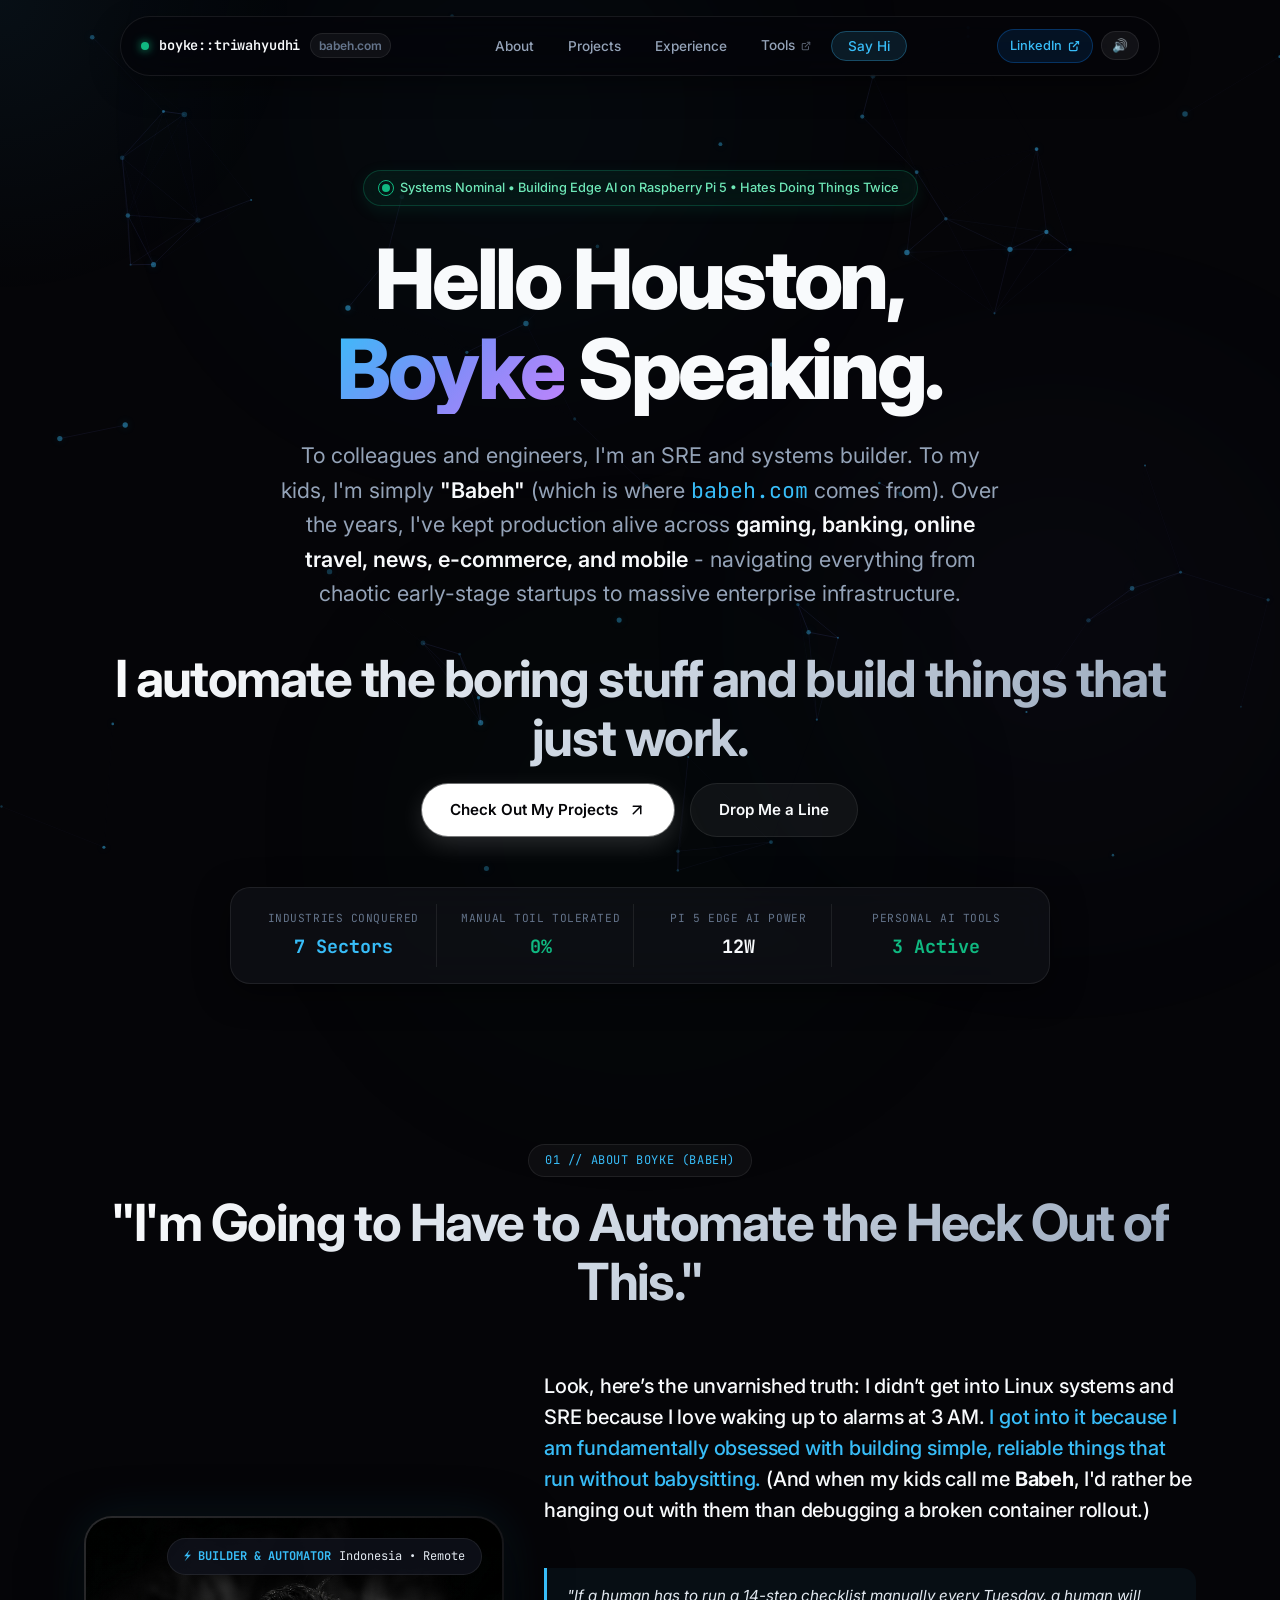
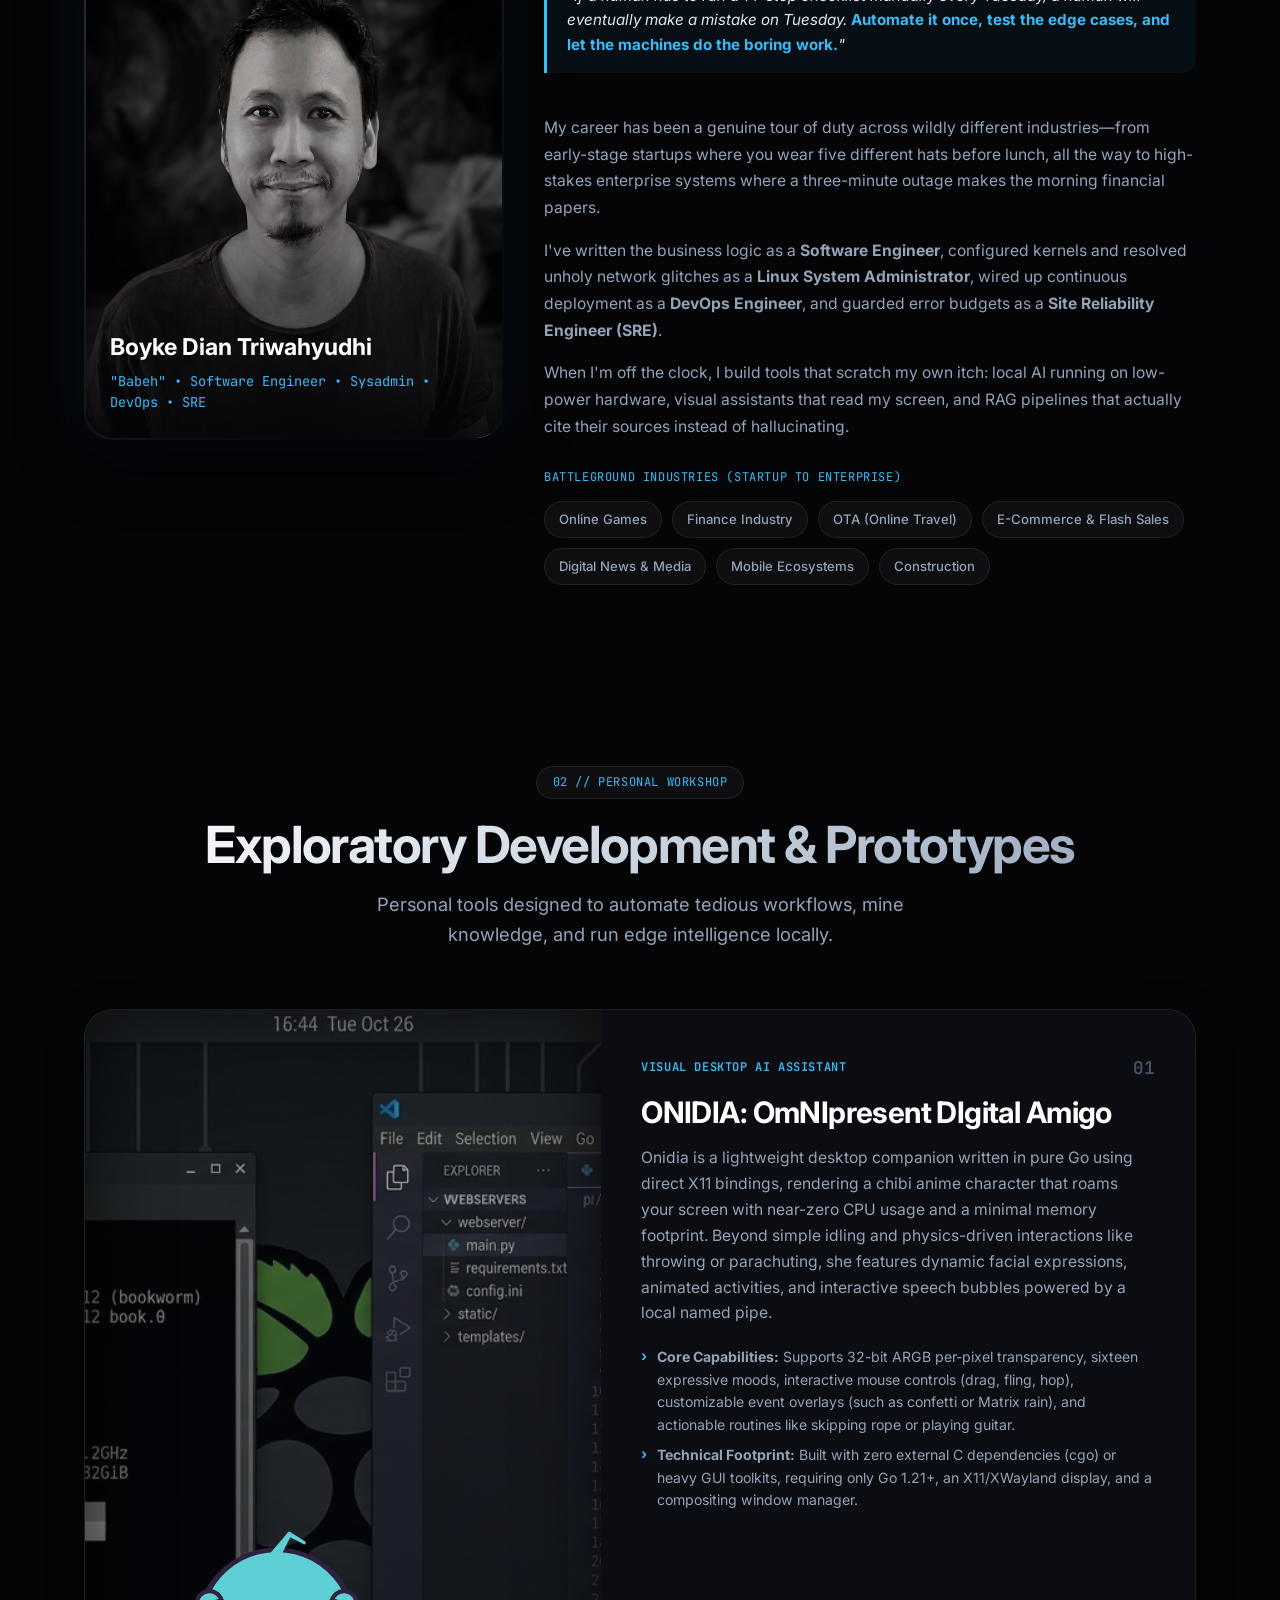
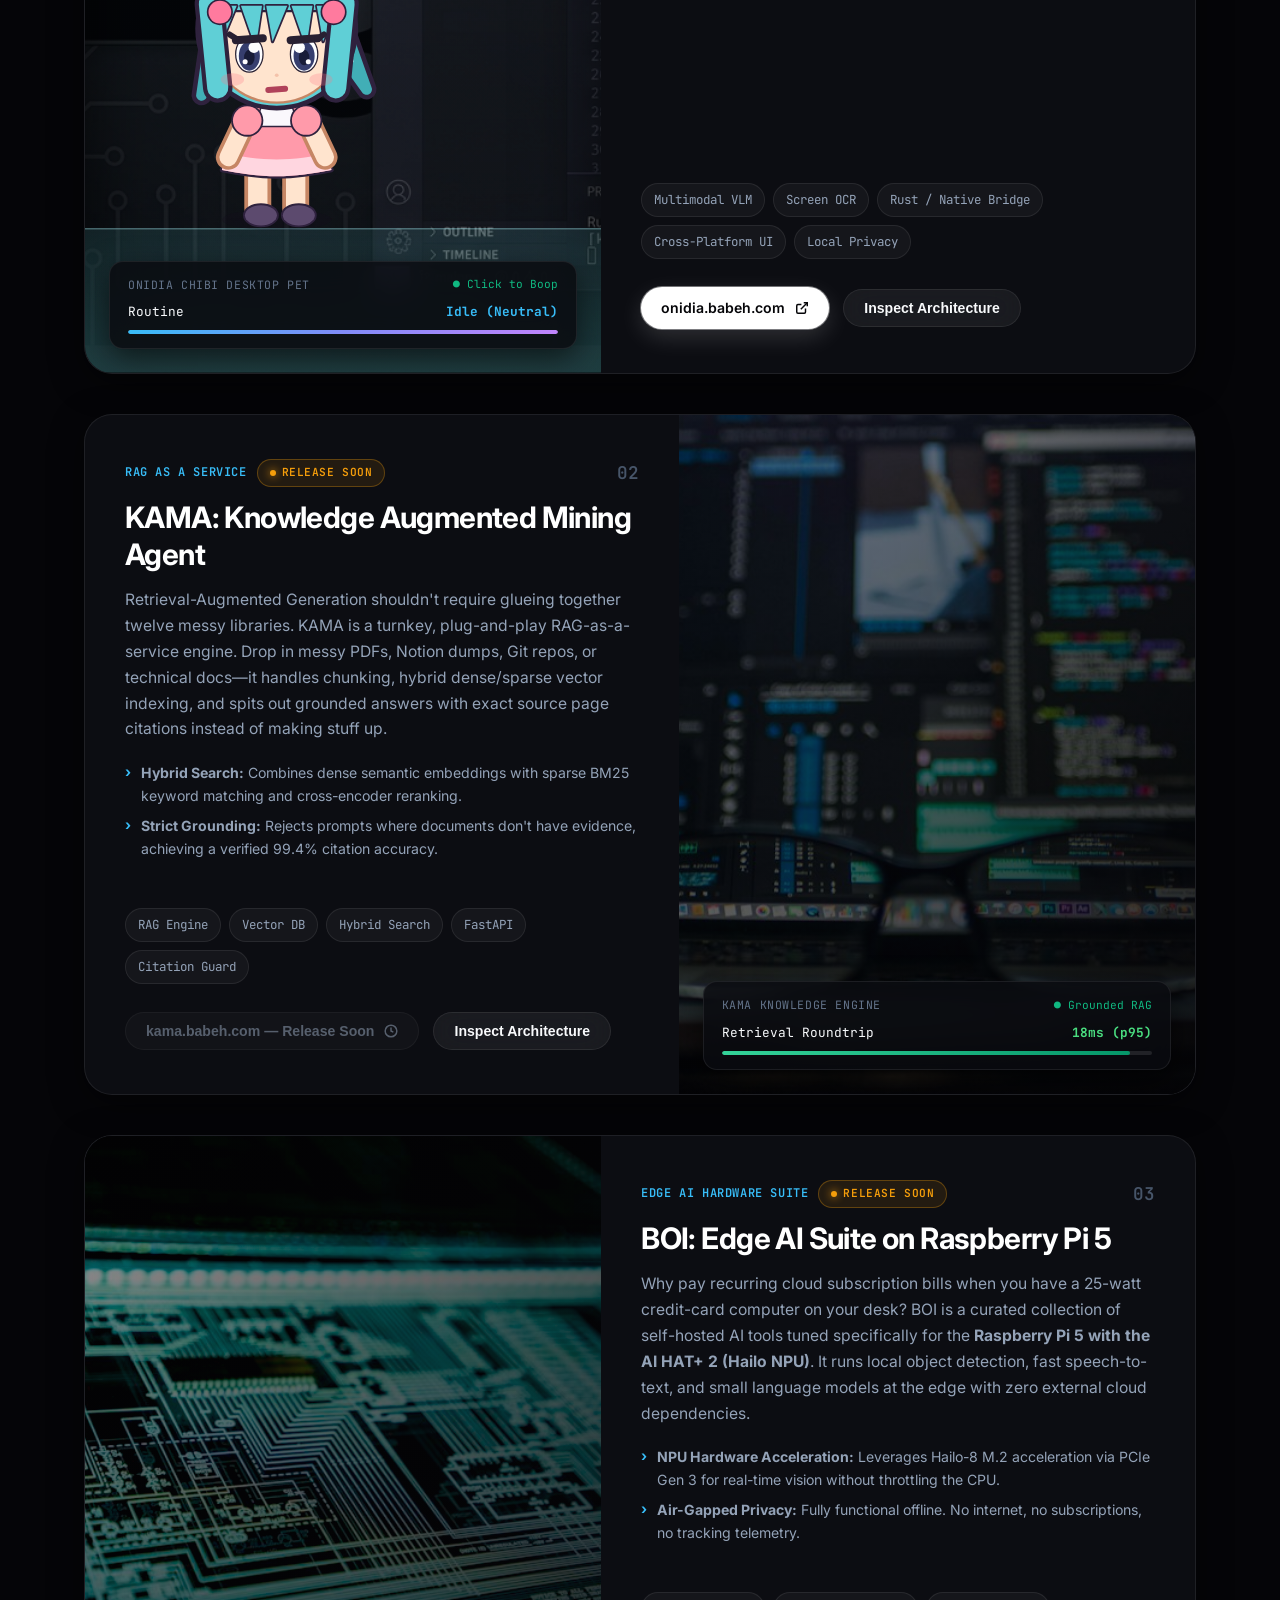
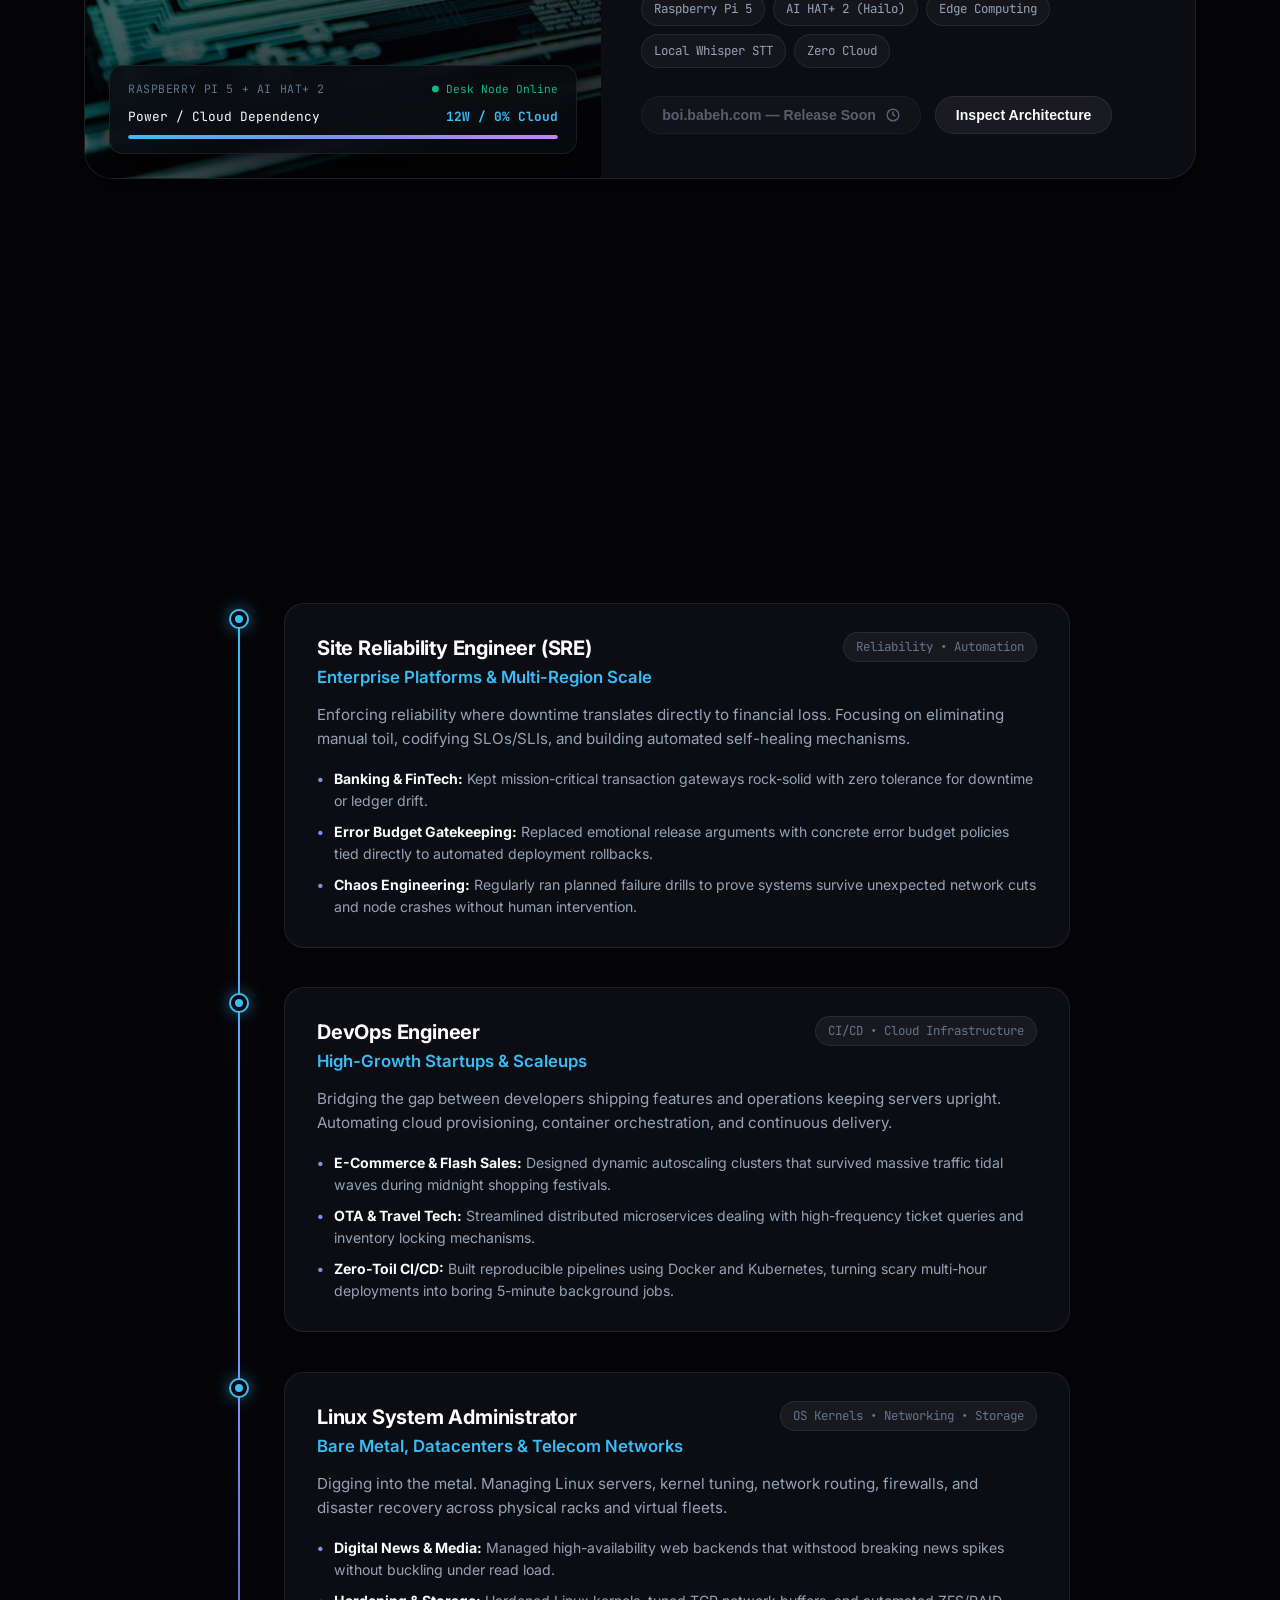
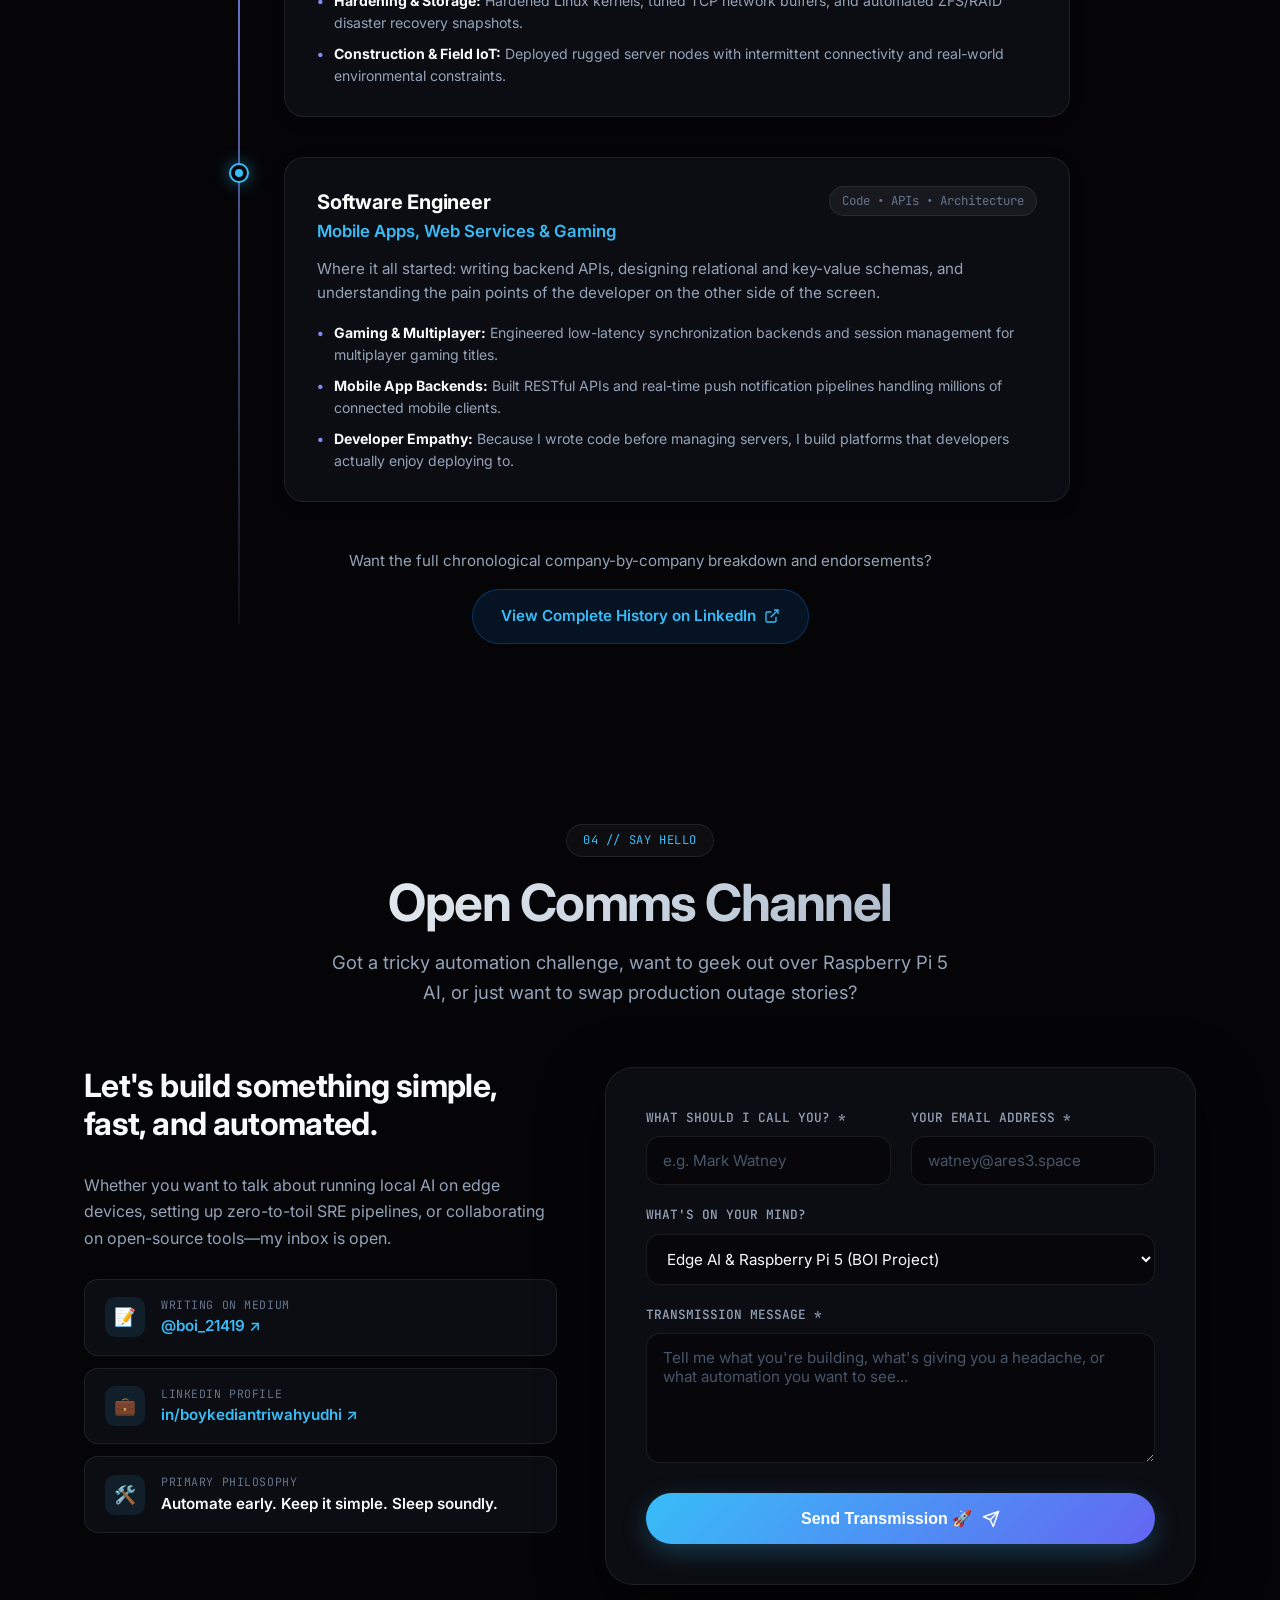
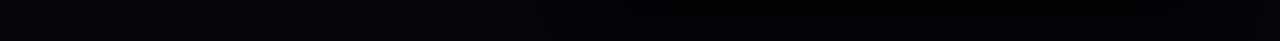
==== index.html @ 6a5674d1 "first commit" ====
<!DOCTYPE html>
<html lang="en">

<head>
  <meta charset="UTF-8">
  <meta name="viewport" content="width=device-width, initial-scale=1.0">
  <title>Boyke Dian Triwahyudhi — SRE, DevOps & Edge AI Builder</title>
  <meta name="description"
    content="Personal space of Boyke Dian Triwahyudhi (Babeh). SRE, DevOps, and builder obsessed with simple architecture, relentless automation, and running AI models on Raspberry Pi 5.">
  <meta name="keywords"
    content="Boyke Dian Triwahyudhi, Babeh, SRE, DevOps, Linux, Raspberry Pi 5, Edge AI, ONIDIA, KAMA, BOI, Automation">

  <!-- Favicon -->
  <link rel="icon"
    href="data:image/svg+xml,<svg xmlns='http://www.w3.org/2000/svg' viewBox='0 0 100 100'><text y='.9em' font-size='90'>🚀</text></svg>">

  <!-- Fonts: Inter & JetBrains Mono -->
  <link rel="preconnect" href="https://fonts.googleapis.com">
  <link rel="preconnect" href="https://fonts.gstatic.com" crossorigin>
  <link
    href="https://fonts.googleapis.com/css2?family=Inter:wght@300;400;500;600;700;800&family=JetBrains+Mono:wght@400;500;600;700&display=swap"
    rel="stylesheet">

  <!-- Core Stylesheet -->
  <link rel="stylesheet" href="style.css">
</head>

<body>

  <!-- Scroll Progress Indicator -->
  <div class="scroll-progress-bar" id="scroll-progress"></div>

  <!-- Background Interactive Neural Mesh Canvas -->
  <canvas id="ambient-canvas"></canvas>

  <!-- Ambient Light Orbs -->
  <div class="ambient-light-orb orb-1"></div>
  <div class="ambient-light-orb orb-2"></div>
  <div class="ambient-light-orb orb-3"></div>

  <!-- Dynamic Cursor Spotlight -->
  <div class="cursor-spotlight"></div>

  <!-- ==========================================================================
       SITE HEADER / FROSTED NAVIGATION (Apple Style)
       ========================================================================== -->
  <header class="site-header" id="site-header">
    <nav class="nav-container">
      <a href="#hero" class="nav-brand" aria-label="Boyke Dian Triwahyudhi Home">
        <span class="brand-dot"></span>
        <span class="brand-title">boyke::triwahyudhi</span>
        <span class="brand-tag">babeh.com</span>
      </a>

      <ul class="nav-links">
        <li><a href="#about" class="nav-link">About</a></li>
        <li><a href="#projects" class="nav-link">Projects</a></li>
        <li><a href="#experience" class="nav-link">Experience</a></li>
        <li>
          <a href="https://tools.babeh.com" target="_blank" rel="noopener noreferrer" class="nav-link nav-tools">
            <span>Tools</span>
            <svg width="10" height="10" viewBox="0 0 24 24" fill="none" stroke="currentColor" stroke-width="2.5"
              stroke-linecap="round" stroke-linejoin="round" aria-hidden="true">
              <path d="M18 13v6a2 2 0 0 1-2 2H5a2 2 0 0 1-2-2V8a2 2 0 0 1 2-2h6"></path>
              <polyline points="15 3 21 3 21 9"></polyline>
              <line x1="10" y1="14" x2="21" y2="3"></line>
            </svg>
          </a>
        </li>
        <li><a href="#contact" class="nav-link nav-cta">Say Hi</a></li>
      </ul>

      <div style="display: flex; align-items: center; gap: 8px;">
        <a href="https://www.linkedin.com/in/boykediantriwahyudhi" target="_blank" rel="noopener noreferrer"
          class="nav-link btn-linkedin"
          style="padding: 6px 12px; font-size: 0.8rem; display: flex; align-items: center; gap: 6px;">
          <span>LinkedIn</span>
          <svg width="12" height="12" viewBox="0 0 24 24" fill="none" stroke="currentColor" stroke-width="2.5">
            <path d="M18 13v6a2 2 0 0 1-2 2H5a2 2 0 0 1-2-2V8a2 2 0 0 1 2-2h6"></path>
            <polyline points="15 3 21 3 21 9"></polyline>
            <line x1="10" y1="14" x2="21" y2="3"></line>
          </svg>
        </a>
        <button id="sound-toggle-btn" class="nav-link"
          style="background: rgba(255,255,255,0.06); border: 1px solid var(--border-subtle); padding: 6px 10px; cursor: pointer; border-radius: var(--radius-full); font-size: 0.8rem;"
          title="Toggle Acoustic Feedback">
          🔊
        </button>
        <button id="mobile-menu-btn" class="mobile-menu-btn" aria-label="Open menu" aria-expanded="false"
          aria-controls="mobile-drawer">
          <span class="mobile-menu-bar"></span>
          <span class="mobile-menu-bar"></span>
          <span class="mobile-menu-bar"></span>
        </button>
      </div>
    </nav>
  </header>

  <!-- ==========================================================================
       MOBILE NAVIGATION DRAWER (revealed by .mobile-menu-btn at <= 768px)
       ========================================================================== -->
  <div class="mobile-drawer-backdrop" id="mobile-drawer-backdrop"></div>
  <nav class="mobile-drawer" id="mobile-drawer" aria-label="Mobile navigation" aria-hidden="true">
    <a href="#about" class="mobile-drawer-link">About</a>
    <a href="#projects" class="mobile-drawer-link">Projects</a>
    <a href="#experience" class="mobile-drawer-link">Experience</a>
    <a href="https://tools.babeh.com" target="_blank" rel="noopener noreferrer" class="mobile-drawer-link">
      <span>Tools</span>
      <span class="mobile-drawer-ext" aria-hidden="true">&#8599;</span>
    </a>
    <a href="#contact" class="mobile-drawer-link mobile-drawer-cta">Say Hi</a>

    <div class="mobile-drawer-foot">
      <a href="https://www.linkedin.com/in/boykediantriwahyudhi" target="_blank" rel="noopener noreferrer"
        class="mobile-drawer-social">LinkedIn &#8599;</a>
      <a href="https://medium.com/@boi_21419" target="_blank" rel="noopener noreferrer"
        class="mobile-drawer-social">Medium &#8599;</a>
    </div>
  </nav>

  <!-- ==========================================================================
       MAIN CONTENT CONTAINER
       ========================================================================== -->
  <main class="main-content">

    <!-- HERO SECTION (Casual Martian Style with Babeh Introduction) -->
    <section id="hero" class="hero-section">
      <div class="hero-status-badge reveal-on-scroll">
        <span class="status-dot-pulse"></span>
        <span>Systems Nominal &bull; Building Edge AI on Raspberry Pi 5 &bull; Hates Doing Things Twice</span>
      </div>

      <h1 class="hero-title reveal-on-scroll stagger-1">
        Hello Houston, <br /><span class="gradient-word">Boyke</span> Speaking.<br>
      </h1>

      <p class="hero-description reveal-on-scroll stagger-2">
        To colleagues and engineers, I'm an SRE and systems builder. To my kids, I'm simply <strong>"Babeh"</strong>
        (which is where <span style="color: var(--accent-cyan); font-family: var(--font-mono);">babeh.com</span> comes
        from). Over the years, I've kept production alive across <strong>gaming, banking, online travel, news,
          e-commerce, and mobile</strong> - navigating everything from chaotic early-stage startups to
        massive enterprise infrastructure.
      </p>
      <h2 class="section-title">I automate the boring stuff and build things that just work.</h2>

      <div class="hero-actions reveal-on-scroll stagger-3">
        <a href="#projects" class="btn btn-primary">
          <span>Check Out My Projects</span>
          <svg width="18" height="18" viewBox="0 0 24 24" fill="none" stroke="currentColor" stroke-width="2"
            stroke-linecap="round" stroke-linejoin="round">
            <line x1="7" y1="17" x2="17" y2="7"></line>
            <polyline points="7 7 17 7 17 17"></polyline>
          </svg>
        </a>
        <a href="#contact" class="btn btn-secondary">
          <span>Drop Me a Line</span>
        </a>
      </div>

      <!-- Live Martian-style Telemetry Bar -->
      <div class="hero-telemetry reveal-on-scroll stagger-4">
        <div class="telemetry-item">
          <span class="telemetry-label">Industries Conquered</span>
          <span class="telemetry-val highlight" data-counter="7" data-suffix=" Sectors" data-decimals="0">7
            Sectors</span>
        </div>
        <div class="telemetry-item">
          <span class="telemetry-label">Manual Toil Tolerated</span>
          <span class="telemetry-val emerald" data-counter="0" data-suffix="%" data-decimals="0">0%</span>
        </div>
        <div class="telemetry-item">
          <span class="telemetry-label">Pi 5 Edge AI Power</span>
          <span class="telemetry-val" data-counter="12" data-suffix="W" data-decimals="0">12W</span>
        </div>
        <div class="telemetry-item">
          <span class="telemetry-label">Personal AI Tools</span>
          <span class="telemetry-val emerald" data-counter="3" data-suffix=" Active" data-decimals="0">3 Active</span>
        </div>
      </div>
    </section>

    <!-- ==========================================================================
         ABOUT ME SECTION (Casual, Relatable, The Martian Tone)
         ========================================================================== -->
    <section id="about" class="section">
      <div class="section-header reveal-on-scroll">
        <div class="section-pill">01 // ABOUT BOYKE (BABEH)</div>
        <h2 class="section-title">"I'm Going to Have to Automate the Heck Out of This."</h2>
      </div>

      <div class="about-grid">
        <!-- Visual Column: Approachable Tech Portrait -->
        <div class="about-visual reveal-on-scroll stagger-1">
          <div class="profile-card-wrapper">
            <div class="profile-image-container">
              <img src="me-pic-bw-bg.jpeg" alt="Boyke Dian Triwahyudhi - SRE, DevOps & Edge AI Builder"
                class="profile-img" loading="lazy">
              <div class="profile-overlay-gradient"></div>

              <div class="profile-floating-badge">
                <span style="color: var(--accent-cyan); font-weight: bold;">⚡ BUILDER &amp; AUTOMATOR</span>
                <span>Indonesia &bull; Remote</span>
              </div>

              <div class="profile-card-info">
                <div class="profile-name">Boyke Dian Triwahyudhi</div>
                <div class="profile-role">
                  <span>"Babeh" &bull; Software Engineer &bull; Sysadmin &bull; DevOps &bull; SRE</span>
                </div>
              </div>
            </div>
          </div>
        </div>

        <!-- Details Column: The Story -->
        <div class="about-details reveal-on-scroll stagger-2">
          <p class="about-lead">
            Look, here’s the unvarnished truth: I didn’t get into Linux systems and SRE because I love waking up to
            alarms at 3 AM. <span>I got into it because I am fundamentally obsessed with building simple, reliable
              things that run without babysitting.</span> (And when my kids call me <strong>Babeh</strong>, I'd rather
            be hanging out with them than debugging a broken container rollout.)
          </p>

          <div class="martian-quote">
            "If a human has to run a 14-step checklist manually every Tuesday, a human will eventually make a mistake on
            Tuesday. <strong>Automate it once, test the edge cases, and let the machines do the boring work.</strong>"
          </div>

          <div class="about-paragraphs">
            <p>
              My career has been a genuine tour of duty across wildly different industries—from early-stage startups
              where you wear five different hats before lunch, all the way to high-stakes enterprise systems where a
              three-minute outage makes the morning financial papers.
            </p>
            <p>
              I've written the business logic as a <strong>Software Engineer</strong>, configured kernels and resolved
              unholy network glitches as a <strong>Linux System Administrator</strong>, wired up continuous deployment
              as a <strong>DevOps Engineer</strong>, and guarded error budgets as a <strong>Site Reliability Engineer
                (SRE)</strong>.
            </p>
            <p>
              When I'm off the clock, I build tools that scratch my own itch: local AI running on low-power hardware,
              visual assistants that read my screen, and RAG pipelines that actually cite their sources instead of
              hallucinating.
            </p>
          </div>

          <!-- Industries Explored -->
          <div>
            <div
              style="font-size: 0.75rem; font-family: var(--font-mono); color: var(--accent-cyan); text-transform: uppercase; margin-bottom: 6px; letter-spacing: 0.05em;">
              BATTLEGROUND INDUSTRIES (STARTUP TO ENTERPRISE)
            </div>
            <div class="industries-container">
              <span class="industry-chip">Online Games</span>
              <span class="industry-chip">Finance Industry</span>
              <span class="industry-chip">OTA (Online Travel)</span>
              <span class="industry-chip">E-Commerce &amp; Flash Sales</span>
              <span class="industry-chip">Digital News &amp; Media</span>
              <span class="industry-chip">Mobile Ecosystems</span>
              <span class="industry-chip">Construction</span>
            </div>
          </div>

        </div>
      </div>
    </section>

    <!-- ==========================================================================
         PROJECTS SECTION (ONIDIA, KAMA, BOI) - Clean, Icon-Free, With Live Links
         ========================================================================== -->
    <section id="projects" class="section">
      <div class="section-header reveal-on-scroll">
        <div class="section-pill">02 // PERSONAL WORKSHOP</div>
        <h2 class="section-title">Exploratory Development & Prototypes</h2>
        <p class="section-subtitle">
          Personal tools designed to automate tedious workflows, mine knowledge, and run edge intelligence locally.
        </p>
      </div>

      <div class="projects-grid">

        <!-- PROJECT 1: ONIDIA -->
        <article class="project-card tilt-card reveal-on-scroll">
          <div class="project-card-inner">
            <div class="project-media-col">
              <div class="project-img-wrapper stage-wrap">
                <canvas id="stage"></canvas>
                <!-- Interactive HUD -->
                <div class="project-floating-hud">
                  <div class="hud-header">
                    <span class="hud-title">ONIDIA Chibi Desktop Pet</span>
                    <span class="hud-status">● Click to Boop</span>
                  </div>
                  <div class="hud-metric-row">
                    <span>Routine</span>
                    <span id="onidia-hud-state" style="color: var(--accent-cyan); font-weight: 700;">Idle
                      (Neutral)</span>
                  </div>
                  <div class="hud-bar">
                    <div class="hud-bar-fill" style="width: 100%;"></div>
                  </div>
                </div>
              </div>
            </div>

            <div class="project-content-col">
              <div>
                <div class="project-header-top">
                  <span class="project-domain-tag">Visual Desktop AI Assistant</span>
                  <span class="project-number">01</span>
                </div>
                <h3 class="project-title">ONIDIA: OmNIpresent DIgital Amigo</h3>
                <p class="project-description">
                  Onidia is a lightweight desktop companion written in pure Go using direct X11 bindings, rendering a
                  chibi anime character that roams your screen with near-zero CPU usage and a minimal memory footprint.
                  Beyond simple idling and physics-driven interactions like throwing or parachuting, she features
                  dynamic facial expressions, animated activities, and interactive speech bubbles powered by a local
                  named pipe.
                </p>
                <div class="project-highlights">
                  <div class="highlight-item">
                    <span class="highlight-bullet">&rsaquo;</span>
                    <span><strong>Core Capabilities:</strong> Supports 32-bit ARGB per-pixel transparency, sixteen
                      expressive moods, interactive mouse controls (drag, fling, hop), customizable event overlays (such
                      as confetti or Matrix rain), and actionable routines like skipping rope or playing guitar. </span>
                  </div>
                  <div class="highlight-item">
                    <span class="highlight-bullet">&rsaquo;</span>
                    <span><strong>Technical Footprint:</strong> Built with zero external C dependencies (cgo) or heavy
                      GUI toolkits, requiring only Go 1.21+, an X11/XWayland display, and a compositing window
                      manager.</span>
                  </div>
                </div>
              </div>

              <div>
                <div class="project-tech-stack">
                  <span class="tech-tag">Multimodal VLM</span>
                  <span class="tech-tag">Screen OCR</span>
                  <span class="tech-tag">Rust / Native Bridge</span>
                  <span class="tech-tag">Cross-Platform UI</span>
                  <span class="tech-tag">Local Privacy</span>
                </div>
                <div class="project-actions">
                  <a href="https://onidia.babeh.com" target="_blank" rel="noopener noreferrer"
                    class="btn btn-primary btn-card-action">
                    <span>onidia.babeh.com</span>
                    <svg width="14" height="14" viewBox="0 0 24 24" fill="none" stroke="currentColor"
                      stroke-width="2.5">
                      <path d="M18 13v6a2 2 0 0 1-2 2H5a2 2 0 0 1-2-2V8a2 2 0 0 1 2-2h6"></path>
                      <polyline points="15 3 21 3 21 9"></polyline>
                      <line x1="10" y1="14" x2="21" y2="3"></line>
                    </svg>
                  </a>
                  <button class="btn btn-secondary btn-card-action" data-project-target="project1">
                    <span>Inspect Architecture</span>
                  </button>
                </div>
              </div>
            </div>
          </div>
        </article>

        <!-- PROJECT 2: KAMA -->
        <article class="project-card tilt-card reversed reveal-on-scroll">
          <div class="project-card-inner">
            <div class="project-media-col">
              <div class="project-img-wrapper">
                <img src="kama-preview-bg.jpg" alt="Developer reading code through glasses — KAMA knowledge mining in action"
                  class="project-img" loading="lazy">
                <div class="project-img-overlay"></div>
                <!-- Interactive HUD -->
                <div class="project-floating-hud">
                  <div class="hud-header">
                    <span class="hud-title">KAMA Knowledge Engine</span>
                    <span class="hud-status">● Grounded RAG</span>
                  </div>
                  <div class="hud-metric-row">
                    <span>Retrieval Roundtrip</span>
                    <span style="color: #4ade80; font-weight: 700;">18ms (p95)</span>
                  </div>
                  <div class="hud-bar">
                    <div class="hud-bar-fill" style="width: 95%; background: var(--gradient-emerald);"></div>
                  </div>
                </div>
              </div>
            </div>

            <div class="project-content-col">
              <div>
                <div class="project-header-top">
                  <div class="project-header-top-left">
                    <span class="project-domain-tag">RAG as a Service</span>
                    <span class="release-soon-badge">
                      <span class="pulse-dot-amber"></span>
                      <span>Release Soon</span>
                    </span>
                  </div>
                  <span class="project-number">02</span>
                </div>
                <h3 class="project-title">KAMA: Knowledge Augmented Mining Agent</h3>
                <p class="project-description">
                  Retrieval-Augmented Generation shouldn't require glueing together twelve messy libraries. KAMA is a
                  turnkey, plug-and-play RAG-as-a-service engine. Drop in messy PDFs, Notion dumps, Git repos, or
                  technical docs—it handles chunking, hybrid dense/sparse vector indexing, and spits out grounded
                  answers with exact source page citations instead of making stuff up.
                </p>
                <div class="project-highlights">
                  <div class="highlight-item">
                    <span class="highlight-bullet">&rsaquo;</span>
                    <span><strong>Hybrid Search:</strong> Combines dense semantic embeddings with sparse BM25 keyword
                      matching and cross-encoder reranking.</span>
                  </div>
                  <div class="highlight-item">
                    <span class="highlight-bullet">&rsaquo;</span>
                    <span><strong>Strict Grounding:</strong> Rejects prompts where documents don't have evidence,
                      achieving a verified 99.4% citation accuracy.</span>
                  </div>
                </div>
              </div>

              <div>
                <div class="project-tech-stack">
                  <span class="tech-tag">RAG Engine</span>
                  <span class="tech-tag">Vector DB</span>
                  <span class="tech-tag">Hybrid Search</span>
                  <span class="tech-tag">FastAPI</span>
                  <span class="tech-tag">Citation Guard</span>
                </div>
                <div class="project-actions">
                  <button type="button" class="btn btn-primary btn-card-action btn-disabled" disabled
                    aria-disabled="true" title="kama.babeh.com is not live yet — coming soon">
                    <span>kama.babeh.com &mdash; Release Soon</span>
                    <svg width="14" height="14" viewBox="0 0 24 24" fill="none" stroke="currentColor"
                      stroke-width="2.5">
                      <circle cx="12" cy="12" r="10"></circle>
                      <polyline points="12 6 12 12 16 14"></polyline>
                    </svg>
                  </button>
                  <button class="btn btn-secondary btn-card-action" data-project-target="project2">
                    <span>Inspect Architecture</span>
                  </button>
                </div>
              </div>
            </div>
          </div>
        </article>

        <!-- PROJECT 3: BOI -->
        <article class="project-card tilt-card reveal-on-scroll">
          <div class="project-card-inner">
            <div class="project-media-col">
              <div class="project-img-wrapper">
                <img src="boi-preview-bg.jpg" alt="Illuminated circuit board close-up — BOI edge AI hardware running locally"
                  class="project-img" loading="lazy">
                <div class="project-img-overlay"></div>
                <!-- Interactive HUD -->
                <div class="project-floating-hud">
                  <div class="hud-header">
                    <span class="hud-title">Raspberry Pi 5 + AI HAT+ 2</span>
                    <span class="hud-status">● Desk Node Online</span>
                  </div>
                  <div class="hud-metric-row">
                    <span>Power / Cloud Dependency</span>
                    <span style="color: var(--accent-cyan); font-weight: 700;">12W / 0% Cloud</span>
                  </div>
                  <div class="hud-bar">
                    <div class="hud-bar-fill" style="width: 100%;"></div>
                  </div>
                </div>
              </div>
            </div>

            <div class="project-content-col">
              <div>
                <div class="project-header-top">
                  <div class="project-header-top-left">
                    <span class="project-domain-tag">Edge AI Hardware Suite</span>
                    <span class="release-soon-badge">
                      <span class="pulse-dot-amber"></span>
                      <span>Release Soon</span>
                    </span>
                  </div>
                  <span class="project-number">03</span>
                </div>
                <h3 class="project-title">BOI: Edge AI Suite on Raspberry Pi 5</h3>
                <p class="project-description">
                  Why pay recurring cloud subscription bills when you have a 25-watt credit-card computer on your desk?
                  BOI is a curated collection of self-hosted AI tools tuned specifically for the <strong>Raspberry Pi 5
                    with the AI HAT+ 2 (Hailo NPU)</strong>. It runs local object detection, fast speech-to-text, and
                  small language models at the edge with zero external cloud dependencies.
                </p>
                <div class="project-highlights">
                  <div class="highlight-item">
                    <span class="highlight-bullet">&rsaquo;</span>
                    <span><strong>NPU Hardware Acceleration:</strong> Leverages Hailo-8 M.2 acceleration via PCIe Gen 3
                      for real-time vision without throttling the CPU.</span>
                  </div>
                  <div class="highlight-item">
                    <span class="highlight-bullet">&rsaquo;</span>
                    <span><strong>Air-Gapped Privacy:</strong> Fully functional offline. No internet, no subscriptions,
                      no tracking telemetry.</span>
                  </div>
                </div>
              </div>

              <div>
                <div class="project-tech-stack">
                  <span class="tech-tag">Raspberry Pi 5</span>
                  <span class="tech-tag">AI HAT+ 2 (Hailo)</span>
                  <span class="tech-tag">Edge Computing</span>
                  <span class="tech-tag">Local Whisper STT</span>
                  <span class="tech-tag">Zero Cloud</span>
                </div>
                <div class="project-actions">
                  <button type="button" class="btn btn-primary btn-card-action btn-disabled" disabled
                    aria-disabled="true" title="boi.babeh.com is not live yet — coming soon">
                    <span>boi.babeh.com &mdash; Release Soon</span>
                    <svg width="14" height="14" viewBox="0 0 24 24" fill="none" stroke="currentColor"
                      stroke-width="2.5">
                      <circle cx="12" cy="12" r="10"></circle>
                      <polyline points="12 6 12 12 16 14"></polyline>
                    </svg>
                  </button>
                  <button class="btn btn-secondary btn-card-action" data-project-target="project3">
                    <span>Inspect Architecture</span>
                  </button>
                </div>
              </div>
            </div>
          </div>
        </article>

      </div>
    </section>

    <!-- ==========================================================================
         PROFESSIONAL EXPERIENCE SECTION (Career Journey: Startup to Enterprise)
         ========================================================================== -->
    <section id="experience" class="section">
      <div class="section-header reveal-on-scroll">
        <div class="section-pill">03 // TOUR OF DUTY</div>
        <h2 class="section-title">Professional Experience</h2>
        <p class="section-subtitle">
          From fast-paced early startups to mission-critical enterprise scale. Here's how I earned my scars.
        </p>
      </div>

      <div class="experience-wrapper">
        <div class="timeline-track"></div>

        <div class="timeline-items">

          <!-- Role 1: Site Reliability Engineer -->
          <div class="timeline-item reveal-on-scroll">
            <div class="timeline-node">
              <div class="timeline-node-inner"></div>
            </div>
            <div class="timeline-card">
              <div class="timeline-header">
                <div>
                  <h3 class="timeline-role">Site Reliability Engineer (SRE)</h3>
                  <div class="timeline-company">Enterprise Platforms &amp; Multi-Region Scale</div>
                </div>
                <div class="timeline-period-badge">Reliability &bull; Automation</div>
              </div>
              <p class="timeline-summary">
                Enforcing reliability where downtime translates directly to financial loss. Focusing on eliminating
                manual toil, codifying SLOs/SLIs, and building automated self-healing mechanisms.
              </p>
              <div class="timeline-achievements">
                <div class="achievement-row">
                  <span class="achievement-dot">&bull;</span>
                  <span><strong>Banking &amp; FinTech:</strong> Kept mission-critical transaction gateways rock-solid
                    with zero tolerance for downtime or ledger drift.</span>
                </div>
                <div class="achievement-row">
                  <span class="achievement-dot">&bull;</span>
                  <span><strong>Error Budget Gatekeeping:</strong> Replaced emotional release arguments with concrete
                    error budget policies tied directly to automated deployment rollbacks.</span>
                </div>
                <div class="achievement-row">
                  <span class="achievement-dot">&bull;</span>
                  <span><strong>Chaos Engineering:</strong> Regularly ran planned failure drills to prove systems
                    survive unexpected network cuts and node crashes without human intervention.</span>
                </div>
              </div>
            </div>
          </div>

          <!-- Role 2: DevOps Engineer -->
          <div class="timeline-item reveal-on-scroll stagger-1">
            <div class="timeline-node">
              <div class="timeline-node-inner"></div>
            </div>
            <div class="timeline-card">
              <div class="timeline-header">
                <div>
                  <h3 class="timeline-role">DevOps Engineer</h3>
                  <div class="timeline-company">High-Growth Startups &amp; Scaleups</div>
                </div>
                <div class="timeline-period-badge">CI/CD &bull; Cloud Infrastructure</div>
              </div>
              <p class="timeline-summary">
                Bridging the gap between developers shipping features and operations keeping servers upright. Automating
                cloud provisioning, container orchestration, and continuous delivery.
              </p>
              <div class="timeline-achievements">
                <div class="achievement-row">
                  <span class="achievement-dot">&bull;</span>
                  <span><strong>E-Commerce &amp; Flash Sales:</strong> Designed dynamic autoscaling clusters that
                    survived massive traffic tidal waves during midnight shopping festivals.</span>
                </div>
                <div class="achievement-row">
                  <span class="achievement-dot">&bull;</span>
                  <span><strong>OTA &amp; Travel Tech:</strong> Streamlined distributed microservices dealing with
                    high-frequency ticket queries and inventory locking mechanisms.</span>
                </div>
                <div class="achievement-row">
                  <span class="achievement-dot">&bull;</span>
                  <span><strong>Zero-Toil CI/CD:</strong> Built reproducible pipelines using Docker and Kubernetes,
                    turning scary multi-hour deployments into boring 5-minute background jobs.</span>
                </div>
              </div>
            </div>
          </div>

          <!-- Role 3: Linux System Administrator -->
          <div class="timeline-item reveal-on-scroll stagger-2">
            <div class="timeline-node">
              <div class="timeline-node-inner"></div>
            </div>
            <div class="timeline-card">
              <div class="timeline-header">
                <div>
                  <h3 class="timeline-role">Linux System Administrator</h3>
                  <div class="timeline-company">Bare Metal, Datacenters &amp; Telecom Networks</div>
                </div>
                <div class="timeline-period-badge">OS Kernels &bull; Networking &bull; Storage</div>
              </div>
              <p class="timeline-summary">
                Digging into the metal. Managing Linux servers, kernel tuning, network routing, firewalls, and disaster
                recovery across physical racks and virtual fleets.
              </p>
              <div class="timeline-achievements">
                <div class="achievement-row">
                  <span class="achievement-dot">&bull;</span>
                  <span><strong>Digital News &amp; Media:</strong> Managed high-availability web backends that withstood
                    breaking news spikes without buckling under read load.</span>
                </div>
                <div class="achievement-row">
                  <span class="achievement-dot">&bull;</span>
                  <span><strong>Hardening &amp; Storage:</strong> Hardened Linux kernels, tuned TCP network buffers, and
                    automated ZFS/RAID disaster recovery snapshots.</span>
                </div>
                <div class="achievement-row">
                  <span class="achievement-dot">&bull;</span>
                  <span><strong>Construction &amp; Field IoT:</strong> Deployed rugged server nodes with intermittent
                    connectivity and real-world environmental constraints.</span>
                </div>
              </div>
            </div>
          </div>

          <!-- Role 4: Software Engineer -->
          <div class="timeline-item reveal-on-scroll stagger-3">
            <div class="timeline-node">
              <div class="timeline-node-inner"></div>
            </div>
            <div class="timeline-card">
              <div class="timeline-header">
                <div>
                  <h3 class="timeline-role">Software Engineer</h3>
                  <div class="timeline-company">Mobile Apps, Web Services &amp; Gaming</div>
                </div>
                <div class="timeline-period-badge">Code &bull; APIs &bull; Architecture</div>
              </div>
              <p class="timeline-summary">
                Where it all started: writing backend APIs, designing relational and key-value schemas, and
                understanding the pain points of the developer on the other side of the screen.
              </p>
              <div class="timeline-achievements">
                <div class="achievement-row">
                  <span class="achievement-dot">&bull;</span>
                  <span><strong>Gaming &amp; Multiplayer:</strong> Engineered low-latency synchronization backends and
                    session management for multiplayer gaming titles.</span>
                </div>
                <div class="achievement-row">
                  <span class="achievement-dot">&bull;</span>
                  <span><strong>Mobile App Backends:</strong> Built RESTful APIs and real-time push notification
                    pipelines handling millions of connected mobile clients.</span>
                </div>
                <div class="achievement-row">
                  <span class="achievement-dot">&bull;</span>
                  <span><strong>Developer Empathy:</strong> Because I wrote code before managing servers, I build
                    platforms that developers actually enjoy deploying to.</span>
                </div>
              </div>
            </div>
          </div>

        </div>

        <!-- Callout to full LinkedIn Profile -->
        <div style="text-align: center; margin-top: 48px;" class="reveal-on-scroll">
          <p style="color: var(--text-secondary); font-size: 0.95rem; margin-bottom: 16px;">
            Want the full chronological company-by-company breakdown and endorsements?
          </p>
          <a href="https://www.linkedin.com/in/boykediantriwahyudhi" target="_blank" rel="noopener noreferrer"
            class="btn btn-secondary btn-linkedin" style="display: inline-flex; align-items: center; gap: 8px;">
            <span>View Complete History on LinkedIn</span>
            <svg width="16" height="16" viewBox="0 0 24 24" fill="none" stroke="currentColor" stroke-width="2">
              <path d="M18 13v6a2 2 0 0 1-2 2H5a2 2 0 0 1-2-2V8a2 2 0 0 1 2-2h6"></path>
              <polyline points="15 3 21 3 21 9"></polyline>
              <line x1="10" y1="14" x2="21" y2="3"></line>
            </svg>
          </a>
        </div>
      </div>
    </section>

    <!-- ==========================================================================
         CONTACT ME SECTION (Martian Casual Style)
         ========================================================================== -->
    <section id="contact" class="section">
      <div class="section-header reveal-on-scroll">
        <div class="section-pill">04 // SAY HELLO</div>
        <h2 class="section-title">Open Comms Channel</h2>
        <p class="section-subtitle">
          Got a tricky automation challenge, want to geek out over Raspberry Pi 5 AI, or just want to swap production
          outage stories?
        </p>
      </div>

      <div class="contact-container">
        <!-- Left: Quick Direct Channels -->
        <div class="contact-info-col reveal-on-scroll stagger-1">
          <div class="contact-headline">
            Let's build something simple, fast, and automated.
          </div>
          <p class="contact-bio">
            Whether you want to talk about running local AI on edge devices, setting up zero-to-toil SRE pipelines, or
            collaborating on open-source tools—my inbox is open.
          </p>

          <div class="contact-meta-cards">
            <div class="meta-card">
              <div class="meta-icon">📝</div>
              <div class="meta-text-group">
                <span class="meta-label">Writing On Medium</span>
                <a href="https://medium.com/@boi_21419" target="_blank" rel="noopener noreferrer"
                  class="meta-val" style="color: var(--accent-cyan);">
                  @boi_21419 &nearr;
                </a>
              </div>
            </div>

            <div class="meta-card">
              <div class="meta-icon">💼</div>
              <div class="meta-text-group">
                <span class="meta-label">LinkedIn Profile</span>
                <a href="https://www.linkedin.com/in/boykediantriwahyudhi" target="_blank" rel="noopener noreferrer"
                  class="meta-val" style="color: var(--accent-cyan);">
                  in/boykediantriwahyudhi &nearr;
                </a>
              </div>
            </div>

            <div class="meta-card">
              <div class="meta-icon">🛠️</div>
              <div class="meta-text-group">
                <span class="meta-label">Primary Philosophy</span>
                <span class="meta-val">Automate early. Keep it simple. Sleep soundly.</span>
              </div>
            </div>
          </div>
        </div>

        <!-- Right: Simple Form -->
        <div class="contact-form-card reveal-on-scroll stagger-2">
          <!-- Formspree endpoint. The real action/method keep the form working with
               JavaScript disabled; script.js intercepts it with fetch() to drive the
               button + toast states without reloading the page. -->
          <form id="contact-form" action="https://formspree.io/f/mgavjbre" method="POST" novalidate>
            <!-- Honeypot: invisible to people, auto-discarded by Formspree when left empty. -->
            <div class="form-honeypot" aria-hidden="true">
              <label for="form-gotcha">Leave this field empty</label>
              <input type="text" id="form-gotcha" name="_gotcha" tabindex="-1" autocomplete="off">
            </div>

            <!-- Formspree magic fields: inbox subject line + reply-to routing. -->
            <input type="hidden" name="_subject" id="form-subject-line" value="New transmission via babeh.com">
            <input type="hidden" name="_replyto" id="form-replyto" value="">

            <div class="form-grid">
              <div class="form-row">
                <div class="form-group">
                  <label for="form-name" class="form-label">WHAT SHOULD I CALL YOU? *</label>
                  <input type="text" id="form-name" name="name" class="form-input" placeholder="e.g. Mark Watney"
                    autocomplete="name" required>
                </div>
                <div class="form-group">
                  <label for="form-email" class="form-label">YOUR EMAIL ADDRESS *</label>
                  <input type="email" id="form-email" name="email" class="form-input" placeholder="watney@ares3.space"
                    autocomplete="email" required>
                </div>
              </div>

              <div class="form-group">
                <label for="form-subject" class="form-label">WHAT'S ON YOUR MIND?</label>
                <select id="form-subject" name="topic" class="form-select">
                  <option value="edge-ai">Edge AI &amp; Raspberry Pi 5 (BOI Project)</option>
                  <option value="rag-kama">RAG as a Service (KAMA Project)</option>
                  <option value="desktop-onidia">Desktop AI Assistant (ONIDIA Project)</option>
                  <option value="sre-devops">SRE, DevOps &amp; Automation Architecture</option>
                  <option value="casual-chat">Just saying hi and geeking out</option>
                </select>
              </div>

              <div class="form-group">
                <label for="form-message" class="form-label">TRANSMISSION MESSAGE *</label>
                <textarea id="form-message" name="message" class="form-textarea"
                  placeholder="Tell me what you're building, what's giving you a headache, or what automation you want to see..."
                  required></textarea>
              </div>

              <button type="submit" id="submit-btn" class="btn-submit">
                <span>Send Transmission 🚀</span>
                <svg width="18" height="18" viewBox="0 0 24 24" fill="none" stroke="currentColor" stroke-width="2"
                  stroke-linecap="round" stroke-linejoin="round">
                  <line x1="22" y1="2" x2="11" y2="13"></line>
                  <polygon points="22 2 15 22 11 13 2 9 22 2"></polygon>
                </svg>
              </button>
            </div>
          </form>
        </div>
      </div>
    </section>

  </main>

  <!-- ==========================================================================
       FOOTER
       ========================================================================== -->
  <footer class="site-footer">
    <div class="footer-inner">
      <div>
        <span>&copy; 2026 Boyke Dian Triwahyudhi (Babeh). Crafted with simplicity &amp; zero bloated
          dependencies.</span>
      </div>
      <div class="footer-socials">
        <a href="https://www.linkedin.com/in/boykediantriwahyudhi" target="_blank" rel="noopener noreferrer"
          class="footer-social-link" title="LinkedIn">
          LinkedIn
        </a>
        <span>&bull;</span>
        <a href="#hero" class="footer-social-link" title="Back to Top">
          Back to Top &uarr;
        </a>
      </div>
    </div>
  </footer>

  <!-- ==========================================================================
       INTERACTIVE PROJECT INSPECTION MODAL (Apple Keynote Style)
       ========================================================================== -->
  <div class="modal-overlay" id="project-modal" role="dialog" aria-modal="true" aria-labelledby="modal-title">
    <div class="modal-card">
      <button class="modal-close-btn" id="modal-close-btn" aria-label="Close dialog">&times;</button>

      <div class="modal-header">
        <h3 class="modal-title" id="modal-title">Project Name</h3>
        <div class="modal-meta" id="modal-meta">System Tagline</div>
      </div>

      <div class="modal-tabs">
        <button class="modal-tab-btn active" data-tab="overview">Project Overview</button>
        <button class="modal-tab-btn" data-tab="architecture">System Architecture</button>
        <button class="modal-tab-btn" data-tab="telemetry">Live Telemetry &amp; Stats</button>
        <button class="modal-tab-btn" data-tab="code">Core Automation Code</button>
      </div>

      <div id="modal-dynamic-content">
        <!-- Injected dynamically via script.js -->
      </div>
    </div>
  </div>

  <!-- ==========================================================================
       APPLE-STYLE NOTIFICATION TOAST
       ========================================================================== -->
  <div class="form-toast" id="form-toast" role="status" aria-live="polite">
    <div class="toast-icon">🚀</div>
    <div class="toast-text" id="toast-message">Transmission received! I'll ping you back soon.</div>
  </div>

  <!-- Interactive Scripts -->
  <script src="script.js"></script>
  <script src="onidia-character.js"></script>
</body>

</html>
---- style.css ----
/* ==========================================================================
   DESIGN SYSTEM & CSS VARIABLES (Apple-inspired Titanium Dark Theme)
   ========================================================================== */
:root {
  --bg-primary: #050508;
  --bg-secondary: #0b0c10;
  --bg-card: rgba(18, 19, 26, 0.65);
  --bg-card-hover: rgba(26, 28, 38, 0.8);
  --bg-glass: rgba(15, 16, 23, 0.7);
  --bg-glass-nav: rgba(5, 5, 8, 0.75);

  --border-subtle: rgba(255, 255, 255, 0.08);
  --border-active: rgba(255, 255, 255, 0.2);
  --border-glow: rgba(56, 189, 248, 0.35);

  --text-primary: #f8fafc;
  --text-secondary: #94a3b8;
  --text-tertiary: #64748b;
  --text-muted: #475569;

  --accent-cyan: #38bdf8;
  --accent-indigo: #818cf8;
  --accent-emerald: #10b981;
  --accent-amber: #f59e0b;
  --accent-rose: #f43f5e;

  --gradient-text: linear-gradient(135deg, #ffffff 0%, #cbd5e1 50%, #94a3b8 100%);
  --gradient-tech: linear-gradient(135deg, #38bdf8 0%, #818cf8 50%, #c084fc 100%);
  --gradient-emerald: linear-gradient(135deg, #34d399 0%, #059669 100%);
  --gradient-card-border: linear-gradient(135deg, rgba(255, 255, 255, 0.15), rgba(255, 255, 255, 0.02) 80%);

  --font-sans: -apple-system, BlinkMacSystemFont, "SF Pro Display", "SF Pro Text", "Inter", "Segoe UI", Roboto, sans-serif;
  --font-mono: "SF Mono", "Fira Code", "JetBrains Mono", Menlo, Consolas, monospace;

  --radius-sm: 8px;
  --radius-md: 14px;
  --radius-lg: 20px;
  --radius-xl: 28px;
  --radius-full: 9999px;

  --shadow-sm: 0 4px 12px rgba(0, 0, 0, 0.4);
  --shadow-md: 0 8px 32px rgba(0, 0, 0, 0.5);
  --shadow-lg: 0 20px 60px rgba(0, 0, 0, 0.7);
  --shadow-glow: 0 0 40px rgba(56, 189, 248, 0.15);

  --transition-fast: 0.2s cubic-bezier(0.16, 1, 0.3, 1);
  --transition-normal: 0.4s cubic-bezier(0.16, 1, 0.3, 1);
  --transition-slow: 0.7s cubic-bezier(0.16, 1, 0.3, 1);
}

/* ==========================================================================
   RESET & BASE STYLES
   ========================================================================== */
*, *::before, *::after {
  margin: 0;
  padding: 0;
  box-sizing: border-box;
}

html {
  scroll-behavior: smooth;
  color-scheme: dark;
  font-size: 16px;
  background-color: var(--bg-primary);
}

body {
  font-family: var(--font-sans);
  background-color: var(--bg-primary);
  color: var(--text-primary);
  line-height: 1.6;
  overflow-x: hidden;
  position: relative;
  -webkit-font-smoothing: antialiased;
  -moz-osx-font-smoothing: grayscale;
  selection-background-color: var(--accent-cyan);
}

::selection {
  background: rgba(56, 189, 248, 0.25);
  color: #ffffff;
}

a {
  color: inherit;
  text-decoration: none;
  transition: color var(--transition-fast);
}

img {
  max-width: 100%;
  height: auto;
  display: block;
}

/* ==========================================================================
   BACKGROUND CANVAS & AMBIENT GLOW
   ========================================================================== */
#ambient-canvas {
  position: fixed;
  top: 0;
  left: 0;
  width: 100vw;
  height: 100vh;
  z-index: 0;
  pointer-events: none;
}

.ambient-light-orb {
  position: fixed;
  border-radius: 50%;
  filter: blur(140px);
  pointer-events: none;
  z-index: 0;
  opacity: 0.4;
  transition: transform 1.2s cubic-bezier(0.16, 1, 0.3, 1);
}

.orb-1 {
  top: -10vh;
  left: 15vw;
  width: 50vw;
  height: 45vh;
  background: radial-gradient(circle, rgba(56, 189, 248, 0.25), transparent 70%);
}

.orb-2 {
  top: 45vh;
  right: -10vw;
  width: 55vw;
  height: 50vh;
  background: radial-gradient(circle, rgba(129, 140, 248, 0.2), transparent 70%);
}

.orb-3 {
  bottom: -15vh;
  left: 20vw;
  width: 60vw;
  height: 45vh;
  background: radial-gradient(circle, rgba(16, 185, 129, 0.15), transparent 70%);
}

/* Dynamic Cursor Glow Spotlight */
.cursor-spotlight {
  position: fixed;
  top: 0;
  left: 0;
  width: 600px;
  height: 600px;
  border-radius: 50%;
  pointer-events: none;
  background: radial-gradient(circle, rgba(56, 189, 248, 0.06), transparent 70%);
  transform: translate(-50%, -50%);
  z-index: 1;
  transition: opacity 0.3s ease;
}

/* ==========================================================================
   NAVIGATION (Apple-style Frosted Dynamic Bar)
   ========================================================================== */
.scroll-progress-bar {
  position: fixed;
  top: 0;
  left: 0;
  width: 0%;
  height: 2px;
  background: var(--gradient-tech);
  z-index: 1000;
  transition: width 0.1s linear;
}

.site-header {
  position: fixed;
  top: 16px;
  left: 50%;
  transform: translateX(-50%);
  width: calc(100% - 32px);
  max-width: 1040px;
  z-index: 900;
  transition: all var(--transition-normal);
}

.nav-container {
  display: flex;
  align-items: center;
  justify-content: space-between;
  padding: 10px 20px;
  background: var(--bg-glass-nav);
  backdrop-filter: blur(24px) saturate(190%);
  -webkit-backdrop-filter: blur(24px) saturate(190%);
  border: 1px solid var(--border-subtle);
  border-radius: var(--radius-full);
  box-shadow: 0 10px 30px rgba(0, 0, 0, 0.4);
}

.nav-brand {
  display: flex;
  align-items: center;
  gap: 10px;
  font-weight: 600;
  font-size: 0.95rem;
  letter-spacing: -0.01em;
}

.brand-dot {
  width: 8px;
  height: 8px;
  border-radius: 50%;
  background: var(--accent-emerald);
  box-shadow: 0 0 10px var(--accent-emerald);
  animation: pulse-dot 2.5s infinite;
}

@keyframes pulse-dot {
  0%, 100% { transform: scale(1); opacity: 1; }
  50% { transform: scale(1.3); opacity: 0.6; }
}

.brand-title {
  color: var(--text-primary);
  font-family: var(--font-mono);
  font-size: 0.85rem;
}

.brand-tag {
  color: var(--text-tertiary);
  font-size: 0.75rem;
  padding: 2px 8px;
  border-radius: var(--radius-full);
  background: rgba(255, 255, 255, 0.05);
  border: 1px solid var(--border-subtle);
}

.nav-links {
  display: flex;
  align-items: center;
  gap: 6px;
  list-style: none;
}

.nav-link {
  font-size: 0.85rem;
  font-weight: 500;
  color: var(--text-secondary);
  padding: 8px 14px;
  border-radius: var(--radius-full);
  transition: all var(--transition-fast);
  position: relative;
}

.nav-link:hover, .nav-link.active {
  color: var(--text-primary);
  background: rgba(255, 255, 255, 0.07);
}

.nav-cta {
  background: rgba(56, 189, 248, 0.12);
  color: var(--accent-cyan) !important;
  border: 1px solid rgba(56, 189, 248, 0.3);
  padding: 6px 16px;
  border-radius: var(--radius-full);
  font-weight: 500;
}

.nav-cta:hover {
  background: rgba(56, 189, 248, 0.22);
  border-color: var(--accent-cyan);
  box-shadow: 0 0 18px rgba(56, 189, 248, 0.25);
}

/* External "Tools" hub link — the little arrow signals it leaves the site. */
.nav-tools {
  display: flex;
  align-items: center;
  gap: 6px;
}

.nav-tools svg {
  opacity: 0.55;
  transition: opacity var(--transition-fast), transform var(--transition-fast);
}

.nav-tools:hover svg {
  opacity: 1;
  transform: translate(1px, -1px);
}

/* --- Mobile navigation toggle (hamburger) -------------------------------
   Hidden on desktop; the <= 768px query flips .mobile-menu-btn to flex. */
.mobile-menu-btn {
  display: none;
  flex-direction: column;
  justify-content: center;
  align-items: center;
  gap: 5px;
  width: 44px;
  height: 44px;
  padding: 0;
  background: rgba(255, 255, 255, 0.06);
  border: 1px solid var(--border-subtle);
  border-radius: var(--radius-full);
  cursor: pointer;
  flex-shrink: 0;
}

.mobile-menu-bar {
  display: block;
  width: 18px;
  height: 2px;
  background: var(--text-primary);
  border-radius: 2px;
  transition: transform var(--transition-fast), opacity var(--transition-fast);
}

/* Hamburger morphs into an X while the drawer is open. */
body.nav-open .mobile-menu-bar:nth-child(1) {
  transform: translateY(7px) rotate(45deg);
}

body.nav-open .mobile-menu-bar:nth-child(2) {
  opacity: 0;
}

body.nav-open .mobile-menu-bar:nth-child(3) {
  transform: translateY(-7px) rotate(-45deg);
}

/* --- Mobile drawer ---------------------------------------------------- */
.mobile-drawer,
.mobile-drawer-backdrop {
  display: none;
}

.mobile-drawer-backdrop {
  position: fixed;
  inset: 0;
  background: rgba(3, 4, 6, 0.6);
  backdrop-filter: blur(4px);
  -webkit-backdrop-filter: blur(4px);
  z-index: 950;
  opacity: 0;
  visibility: hidden;
  transition: opacity var(--transition-fast), visibility var(--transition-fast);
}

.mobile-drawer-backdrop.show {
  opacity: 1;
  visibility: visible;
}

.mobile-drawer {
  position: fixed;
  top: 78px;
  left: 12px;
  right: 12px;
  max-height: calc(100vh - 92px);
  max-height: calc(100dvh - 92px);
  overflow-y: auto;
  -webkit-overflow-scrolling: touch;
  overscroll-behavior: contain;
  background: var(--bg-glass-nav);
  backdrop-filter: blur(24px) saturate(190%);
  -webkit-backdrop-filter: blur(24px) saturate(190%);
  border: 1px solid var(--border-active);
  border-radius: var(--radius-lg);
  box-shadow: var(--shadow-lg);
  padding: 18px;
  z-index: 970;
  flex-direction: column;
  gap: 4px;
  opacity: 0;
  visibility: hidden;
  transform: translateY(-12px) scale(0.98);
  transform-origin: top center;
  transition: opacity var(--transition-fast), transform var(--transition-fast), visibility var(--transition-fast);
}

.mobile-drawer.show {
  opacity: 1;
  visibility: visible;
  transform: translateY(0) scale(1);
}

.mobile-drawer-link {
  display: flex;
  align-items: center;
  justify-content: space-between;
  gap: 10px;
  /* Comfortably past the 44px minimum tap target. */
  min-height: 48px;
  padding: 12px 14px;
  border-radius: var(--radius-md);
  font-size: 1rem;
  font-weight: 500;
  color: var(--text-secondary);
  transition: background var(--transition-fast), color var(--transition-fast);
}

.mobile-drawer-link:hover,
.mobile-drawer-link:focus-visible {
  background: rgba(255, 255, 255, 0.07);
  color: var(--text-primary);
}

.mobile-drawer-cta {
  justify-content: center;
  font-weight: 600;
  color: var(--accent-cyan);
  background: rgba(56, 189, 248, 0.12);
  border: 1px solid rgba(56, 189, 248, 0.3);
}

.mobile-drawer-ext {
  font-size: 0.8rem;
  opacity: 0.7;
}

.mobile-drawer-foot {
  margin-top: 12px;
  padding-top: 14px;
  border-top: 1px solid var(--border-subtle);
  display: flex;
  flex-wrap: wrap;
  gap: 8px;
}

.mobile-drawer-social {
  display: inline-flex;
  align-items: center;
  min-height: 44px;
  padding: 10px 14px;
  font-size: 0.85rem;
  color: var(--text-secondary);
  border: 1px solid var(--border-subtle);
  border-radius: var(--radius-full);
}

/* Stop the page behind the drawer from scrolling. */
body.nav-open {
  overflow: hidden;
}

/* ==========================================================================
   LAYOUT WRAPPER
   ========================================================================== */
.main-content {
  position: relative;
  z-index: 10;
  max-width: 1160px;
  margin: 0 auto;
  padding: 130px 24px 80px;
}

/* Section Common Styles */
.section {
  padding: 90px 0;
  position: relative;
}

.section-header {
  text-align: center;
  margin-bottom: 60px;
}

.section-pill {
  display: inline-flex;
  align-items: center;
  gap: 8px;
  padding: 6px 16px;
  border-radius: var(--radius-full);
  background: rgba(255, 255, 255, 0.04);
  border: 1px solid var(--border-subtle);
  font-size: 0.75rem;
  font-family: var(--font-mono);
  color: var(--accent-cyan);
  letter-spacing: 0.05em;
  text-transform: uppercase;
  margin-bottom: 16px;
}

.section-title {
  font-size: clamp(2rem, 4vw, 3.2rem);
  font-weight: 700;
  letter-spacing: -0.03em;
  line-height: 1.15;
  background: var(--gradient-text);
  -webkit-background-clip: text;
  -webkit-text-fill-color: transparent;
  margin-bottom: 16px;
}

.section-subtitle {
  font-size: clamp(1rem, 1.6vw, 1.15rem);
  color: var(--text-secondary);
  max-width: 620px;
  margin: 0 auto;
  line-height: 1.6;
}

/* ==========================================================================
   HERO SECTION
   ========================================================================== */
.hero-section {
  min-height: 80vh;
  display: flex;
  flex-direction: column;
  justify-content: center;
  align-items: center;
  text-align: center;
  padding-top: 40px;
  padding-bottom: 70px;
}

.hero-status-badge {
  display: inline-flex;
  align-items: center;
  gap: 10px;
  padding: 7px 18px;
  border-radius: var(--radius-full);
  background: rgba(16, 185, 129, 0.08);
  border: 1px solid rgba(16, 185, 129, 0.25);
  font-size: 0.8rem;
  color: #6ee7b7;
  font-weight: 500;
  margin-bottom: 28px;
  backdrop-filter: blur(12px);
  -webkit-backdrop-filter: blur(12px);
  box-shadow: 0 4px 16px rgba(16, 185, 129, 0.1);
}

.status-dot-pulse {
  position: relative;
  width: 8px;
  height: 8px;
  border-radius: 50%;
  background: var(--accent-emerald);
}

.status-dot-pulse::after {
  content: '';
  position: absolute;
  top: -4px;
  left: -4px;
  right: -4px;
  bottom: -4px;
  border-radius: 50%;
  border: 1px solid var(--accent-emerald);
  animation: ripple 2s infinite cubic-bezier(0.25, 1, 0.5, 1);
}

@keyframes ripple {
  0% { transform: scale(0.6); opacity: 1; }
  100% { transform: scale(2.4); opacity: 0; }
}

.hero-title {
  font-size: clamp(2.8rem, 6.5vw, 5.2rem);
  font-weight: 800;
  letter-spacing: -0.04em;
  line-height: 1.08;
  margin-bottom: 24px;
}

.hero-title .gradient-word {
  background: var(--gradient-tech);
  -webkit-background-clip: text;
  -webkit-text-fill-color: transparent;
  display: inline-block;
}

.hero-description {
  font-size: clamp(1.1rem, 2vw, 1.35rem);
  color: var(--text-secondary);
  max-width: 720px;
  line-height: 1.6;
  margin-bottom: 38px;
  font-weight: 400;
}

.hero-description strong {
  color: var(--text-primary);
  font-weight: 600;
}

.hero-actions {
  display: flex;
  align-items: center;
  justify-content: center;
  gap: 16px;
  flex-wrap: wrap;
  margin-bottom: 50px;
}

.btn {
  display: inline-flex;
  align-items: center;
  justify-content: center;
  gap: 10px;
  padding: 14px 28px;
  border-radius: var(--radius-full);
  font-size: 0.95rem;
  font-weight: 600;
  cursor: pointer;
  transition: all var(--transition-fast);
  border: none;
  outline: none;
  position: relative;
  overflow: hidden;
}

.btn-primary {
  background: #ffffff;
  color: #050508;
  box-shadow: 0 8px 24px rgba(255, 255, 255, 0.15), 0 0 0 1px rgba(255, 255, 255, 0.4);
}

.btn-primary:hover {
  transform: translateY(-2px);
  box-shadow: 0 12px 32px rgba(255, 255, 255, 0.25), 0 0 0 1px #ffffff;
  background: #f8fafc;
}

.btn-primary:active {
  transform: translateY(0);
}

.btn-secondary {
  background: rgba(255, 255, 255, 0.05);
  color: var(--text-primary);
  border: 1px solid var(--border-subtle);
  backdrop-filter: blur(16px);
}

.btn-secondary:hover {
  background: rgba(255, 255, 255, 0.1);
  border-color: var(--border-active);
  transform: translateY(-2px);
}

/* Live Telemetry Bar in Hero (Tech & SRE element) */
.hero-telemetry {
  width: 100%;
  max-width: 820px;
  display: grid;
  grid-template-columns: repeat(4, 1fr);
  gap: 12px;
  padding: 16px 20px;
  border-radius: var(--radius-lg);
  background: var(--bg-card);
  border: 1px solid var(--border-subtle);
  backdrop-filter: blur(20px);
  -webkit-backdrop-filter: blur(20px);
  box-shadow: var(--shadow-md);
}

.telemetry-item {
  display: flex;
  flex-direction: column;
  align-items: center;
  gap: 4px;
  padding: 6px 12px;
  border-right: 1px solid var(--border-subtle);
}

.telemetry-item:last-child {
  border-right: none;
}

.telemetry-label {
  font-size: 0.7rem;
  font-family: var(--font-mono);
  color: var(--text-tertiary);
  text-transform: uppercase;
  letter-spacing: 0.05em;
}

.telemetry-val {
  font-size: 1.15rem;
  font-weight: 700;
  font-family: var(--font-mono);
  color: var(--text-primary);
}

.telemetry-val.highlight {
  color: var(--accent-cyan);
}

.telemetry-val.emerald {
  color: var(--accent-emerald);
}

/* ==========================================================================
   ABOUT ME SECTION
   ========================================================================== */
.about-grid {
  display: grid;
  grid-template-columns: 420px 1fr;
  gap: 40px;
  align-items: center;
}

.about-visual {
  position: relative;
}

.profile-card-wrapper {
  position: relative;
  border-radius: var(--radius-xl);
  padding: 2px;
  background: var(--gradient-card-border);
  box-shadow: var(--shadow-lg), 0 0 50px rgba(56, 189, 248, 0.1);
  overflow: hidden;
}

.profile-image-container {
  position: relative;
  border-radius: calc(var(--radius-xl) - 2px);
  overflow: hidden;
  aspect-ratio: 4 / 5;
  background: #0f1016;
}

.profile-img {
  width: 100%;
  height: 100%;
  object-fit: cover;
  object-position: center top;
  filter: contrast(1.05) brightness(0.95);
  transition: transform var(--transition-slow), filter var(--transition-normal);
}

.profile-card-wrapper:hover .profile-img {
  transform: scale(1.04);
  filter: contrast(1.08) brightness(1.02);
}

.profile-overlay-gradient {
  position: absolute;
  inset: 0;
  background: linear-gradient(to top, rgba(5, 5, 8, 0.95) 0%, rgba(5, 5, 8, 0.2) 50%, transparent 100%);
  pointer-events: none;
}

.profile-card-info {
  position: absolute;
  bottom: 24px;
  left: 24px;
  right: 24px;
  z-index: 2;
}

.profile-name {
  font-size: 1.45rem;
  font-weight: 700;
  color: #ffffff;
  margin-bottom: 4px;
}

.profile-role {
  font-size: 0.85rem;
  color: var(--accent-cyan);
  font-family: var(--font-mono);
  display: flex;
  align-items: center;
  gap: 8px;
}

.profile-floating-badge {
  position: absolute;
  top: 20px;
  right: 20px;
  background: rgba(15, 17, 26, 0.85);
  backdrop-filter: blur(14px);
  -webkit-backdrop-filter: blur(14px);
  border: 1px solid var(--border-subtle);
  border-radius: var(--radius-full);
  padding: 8px 16px;
  font-size: 0.75rem;
  font-family: var(--font-mono);
  color: #e2e8f0;
  display: flex;
  align-items: center;
  gap: 8px;
  box-shadow: 0 8px 24px rgba(0, 0, 0, 0.4);
  z-index: 3;
}

.about-details {
  display: flex;
  flex-direction: column;
  gap: 28px;
}

.about-lead {
  font-size: 1.25rem;
  font-weight: 500;
  color: var(--text-primary);
  line-height: 1.55;
  letter-spacing: -0.01em;
}

.about-lead span {
  color: var(--accent-cyan);
}

.about-paragraphs {
  display: flex;
  flex-direction: column;
  gap: 16px;
  color: var(--text-secondary);
  font-size: 0.98rem;
  line-height: 1.7;
}

/* Pillar Cards (SRE, AI, Technology) */
.pillars-grid {
  display: grid;
  grid-template-columns: repeat(3, 1fr);
  gap: 16px;
  margin-top: 10px;
}

.pillar-card {
  background: var(--bg-card);
  border: 1px solid var(--border-subtle);
  border-radius: var(--radius-md);
  padding: 20px 16px;
  transition: all var(--transition-fast);
  backdrop-filter: blur(16px);
}

.pillar-card:hover {
  background: var(--bg-card-hover);
  border-color: var(--border-active);
  transform: translateY(-3px);
  box-shadow: var(--shadow-sm);
}

/* Martian Book Style Quote Callout */
.martian-quote {
  background: rgba(56, 189, 248, 0.05);
  border-left: 3px solid var(--accent-cyan);
  border-radius: 0 var(--radius-md) var(--radius-md) 0;
  padding: 16px 20px;
  font-style: italic;
  color: #e2e8f0;
  font-size: 0.95rem;
  line-height: 1.6;
  margin: 14px 0;
}

.martian-quote strong {
  color: var(--accent-cyan);
  font-style: normal;
}

/* Industry Showcase Chips */
.industries-container {
  display: flex;
  flex-wrap: wrap;
  gap: 10px;
  margin-top: 14px;
}

.industry-chip {
  display: inline-flex;
  align-items: center;
  gap: 8px;
  padding: 7px 14px;
  border-radius: var(--radius-full);
  background: rgba(255, 255, 255, 0.04);
  border: 1px solid var(--border-subtle);
  font-size: 0.82rem;
  font-weight: 500;
  color: var(--text-secondary);
  transition: all var(--transition-fast);
}

.industry-chip:hover {
  background: rgba(56, 189, 248, 0.12);
  border-color: rgba(56, 189, 248, 0.4);
  color: #ffffff;
  transform: translateY(-2px);
}

.industry-chip .chip-emoji {
  font-size: 1rem;
}

/* LinkedIn Action Button */
.btn-linkedin {
  background: rgba(10, 102, 194, 0.15);
  color: #38bdf8;
  border: 1px solid rgba(10, 102, 194, 0.4);
}

.btn-linkedin:hover {
  background: #0a66c2;
  color: #ffffff;
  border-color: #0a66c2;
  box-shadow: 0 8px 24px rgba(10, 102, 194, 0.35);
}

.pillar-icon {
  width: 36px;
  height: 36px;
  border-radius: 10px;
  display: flex;
  align-items: center;
  justify-content: center;
  margin-bottom: 12px;
  font-size: 1.1rem;
}

.icon-cyan {
  background: rgba(56, 189, 248, 0.12);
  color: var(--accent-cyan);
}

.icon-purple {
  background: rgba(129, 140, 248, 0.12);
  color: var(--accent-indigo);
}

.icon-emerald {
  background: rgba(16, 185, 129, 0.12);
  color: var(--accent-emerald);
}

.pillar-title {
  font-size: 0.95rem;
  font-weight: 600;
  color: var(--text-primary);
  margin-bottom: 6px;
}

.pillar-desc {
  font-size: 0.8rem;
  color: var(--text-tertiary);
  line-height: 1.5;
}

/* Tech Badges */
.tech-pills-wrap {
  display: flex;
  flex-wrap: wrap;
  gap: 8px;
  margin-top: 4px;
}

.tech-tag {
  display: inline-flex;
  align-items: center;
  gap: 6px;
  padding: 6px 12px;
  background: rgba(255, 255, 255, 0.04);
  border: 1px solid var(--border-subtle);
  border-radius: var(--radius-full);
  font-size: 0.78rem;
  font-family: var(--font-mono);
  color: var(--text-secondary);
  transition: all var(--transition-fast);
}

.tech-tag:hover {
  background: rgba(255, 255, 255, 0.09);
  color: var(--text-primary);
  border-color: var(--border-active);
  transform: translateY(-1px);
}

/* ==========================================================================
   PROJECTS SECTION (Apple Keynote-Grade 3D Cards)
   ========================================================================== */
.projects-grid {
  display: flex;
  flex-direction: column;
  gap: 40px;
}

.project-card {
  position: relative;
  border-radius: var(--radius-xl);
  background: var(--bg-card);
  border: 1px solid var(--border-subtle);
  backdrop-filter: blur(24px);
  -webkit-backdrop-filter: blur(24px);
  overflow: hidden;
  transition: transform var(--transition-normal), border-color var(--transition-normal), box-shadow var(--transition-normal);
  transform-style: preserve-3d;
  box-shadow: var(--shadow-md);
}

.project-card:hover {
  border-color: var(--border-active);
  box-shadow: var(--shadow-lg), 0 0 50px rgba(56, 189, 248, 0.12);
}

.project-card-inner {
  display: grid;
  grid-template-columns: 1fr 1.15fr;
  align-items: stretch;
  min-height: 440px;
}

.project-card.reversed .project-card-inner {
  grid-template-columns: 1.15fr 1fr;
}

.project-card.reversed .project-media-col {
  order: 2;
}

.project-card.reversed .project-content-col {
  order: 1;
}

.project-media-col {
  position: relative;
  overflow: hidden;
  background: #090a10;
  display: flex;
  align-items: center;
  justify-content: center;
}

.project-img-wrapper {
  width: 100%;
  height: 100%;
  position: relative;
}

.project-img-wrapper.stage-wrap {
  width: 100%;
  height: 100%;
  min-height: 440px;
  position: relative;
  overflow: hidden;
  background:
    linear-gradient(to bottom, rgba(10, 14, 22, 0.3), rgba(6, 9, 14, 0.65)),
    url('rpi-desktop-bg.jpg') center center / cover no-repeat;
  box-shadow: inset 0 0 80px rgba(0, 0, 0, 0.7);
}

#stage {
  display: block;
  width: 100%;
  height: 100%;
  min-height: 440px;
  cursor: pointer;
}

.project-img {
  width: 100%;
  height: 100%;
  object-fit: cover;
  transition: transform var(--transition-slow), filter var(--transition-normal);
  filter: brightness(0.9) contrast(1.1);
}

.project-card:hover .project-img {
  transform: scale(1.05);
  filter: brightness(1) contrast(1.15);
}

.project-img-overlay {
  position: absolute;
  inset: 0;
  background: linear-gradient(135deg, rgba(5, 5, 8, 0.4) 0%, rgba(5, 5, 8, 0.85) 100%);
  pointer-events: none;
}

/* Floating interactive UI snippet on the image */
.project-floating-hud {
  position: absolute;
  bottom: 24px;
  left: 24px;
  right: 24px;
  background: rgba(10, 11, 16, 0.85);
  backdrop-filter: blur(16px);
  -webkit-backdrop-filter: blur(16px);
  border: 1px solid var(--border-subtle);
  border-radius: var(--radius-md);
  padding: 14px 18px;
  box-shadow: 0 10px 30px rgba(0, 0, 0, 0.6);
  z-index: 2;
}

.hud-header {
  display: flex;
  align-items: center;
  justify-content: space-between;
  margin-bottom: 8px;
}

.hud-title {
  font-size: 0.72rem;
  font-family: var(--font-mono);
  color: var(--text-tertiary);
  text-transform: uppercase;
  letter-spacing: 0.05em;
  display: flex;
  align-items: center;
  gap: 6px;
}

.hud-status {
  font-size: 0.7rem;
  font-family: var(--font-mono);
  color: var(--accent-emerald);
  display: flex;
  align-items: center;
  gap: 5px;
}

.hud-metric-row {
  display: flex;
  justify-content: space-between;
  align-items: center;
  font-family: var(--font-mono);
  font-size: 0.8rem;
  color: var(--text-primary);
}

.hud-bar {
  width: 100%;
  height: 4px;
  background: rgba(255, 255, 255, 0.1);
  border-radius: var(--radius-full);
  margin-top: 8px;
  overflow: hidden;
}

.hud-bar-fill {
  height: 100%;
  background: var(--gradient-tech);
  border-radius: var(--radius-full);
}

.project-content-col {
  padding: 44px 40px;
  display: flex;
  flex-direction: column;
  justify-content: space-between;
  gap: 24px;
}

.project-header-top {
  display: flex;
  align-items: center;
  justify-content: space-between;
  gap: 10px;
  flex-wrap: wrap;
  margin-bottom: 12px;
}

.project-header-top-left {
  display: flex;
  align-items: center;
  gap: 10px;
  flex-wrap: wrap;
}

.project-domain-tag {
  display: inline-flex;
  align-items: center;
  gap: 6px;
  font-size: 0.75rem;
  font-family: var(--font-mono);
  font-weight: 600;
  text-transform: uppercase;
  letter-spacing: 0.05em;
  color: var(--accent-cyan);
}

.project-number {
  font-size: 1.1rem;
  font-family: var(--font-mono);
  color: var(--text-muted);
  font-weight: 600;
}

.project-title {
  font-size: 1.85rem;
  font-weight: 700;
  letter-spacing: -0.02em;
  color: #ffffff;
  line-height: 1.25;
  margin-bottom: 14px;
}

.project-description {
  font-size: 0.98rem;
  color: var(--text-secondary);
  line-height: 1.65;
  margin-bottom: 20px;
}

.project-highlights {
  display: flex;
  flex-direction: column;
  gap: 8px;
  margin-bottom: 24px;
}

.highlight-item {
  display: flex;
  align-items: flex-start;
  gap: 10px;
  font-size: 0.88rem;
  color: var(--text-secondary);
}

.highlight-bullet {
  color: var(--accent-cyan);
  font-weight: bold;
  line-height: 1.4;
}

.project-tech-stack {
  display: flex;
  flex-wrap: wrap;
  gap: 8px;
  margin-bottom: 28px;
}

.project-actions {
  display: flex;
  align-items: center;
  flex-wrap: wrap;
  gap: 14px;
}

.btn-card-action {
  padding: 10px 20px;
  font-size: 0.88rem;
}

/* Disabled project links (KAMA / BOI) — shown as "Release Soon" placeholders.
   The `disabled` attribute on the <button> blocks activation; these rules
   just restyle it so it reads as unavailable rather than clickable. */
.btn-disabled,
.btn-disabled:hover,
.btn-disabled:active {
  opacity: 0.55;
  cursor: not-allowed;
  transform: none !important;
  box-shadow: none;
  background: rgba(255, 255, 255, 0.05);
  color: var(--text-secondary);
  border: 1px solid var(--border-subtle);
}

.release-soon-badge {
  display: inline-flex;
  align-items: center;
  gap: 6px;
  padding: 4px 12px;
  border-radius: var(--radius-full);
  background: rgba(245, 158, 11, 0.1);
  border: 1px solid rgba(245, 158, 11, 0.3);
  font-size: 0.7rem;
  font-family: var(--font-mono);
  font-weight: 600;
  text-transform: uppercase;
  letter-spacing: 0.05em;
  color: var(--accent-amber);
  white-space: nowrap;
}

.release-soon-badge .pulse-dot-amber {
  width: 6px;
  height: 6px;
  border-radius: 50%;
  background: var(--accent-amber);
  box-shadow: 0 0 8px var(--accent-amber);
  animation: pulse-dot 2.5s infinite;
}

/* ==========================================================================
   PROFESSIONAL EXPERIENCE SECTION (Luminous Apple Timeline)
   ========================================================================== */
.experience-wrapper {
  max-width: 860px;
  margin: 0 auto;
  position: relative;
}

.timeline-track {
  position: absolute;
  top: 10px;
  bottom: 20px;
  left: 28px;
  width: 2px;
  background: linear-gradient(to bottom, var(--accent-cyan), var(--accent-indigo) 50%, rgba(255, 255, 255, 0.05) 100%);
}

.timeline-items {
  display: flex;
  flex-direction: column;
  gap: 40px;
}

.timeline-item {
  position: relative;
  padding-left: 74px;
  transition: transform var(--transition-fast);
}

.timeline-node {
  position: absolute;
  left: 19px;
  top: 6px;
  width: 20px;
  height: 20px;
  border-radius: 50%;
  background: var(--bg-primary);
  border: 2px solid var(--accent-cyan);
  display: flex;
  align-items: center;
  justify-content: center;
  box-shadow: 0 0 16px rgba(56, 189, 248, 0.5);
  z-index: 2;
  transition: transform var(--transition-fast), border-color var(--transition-fast);
}

.timeline-node-inner {
  width: 8px;
  height: 8px;
  border-radius: 50%;
  background: var(--accent-cyan);
}

.timeline-item:hover .timeline-node {
  transform: scale(1.3);
  border-color: #ffffff;
  box-shadow: 0 0 24px rgba(56, 189, 248, 0.8);
}

.timeline-card {
  background: var(--bg-card);
  border: 1px solid var(--border-subtle);
  border-radius: var(--radius-lg);
  padding: 28px 32px;
  backdrop-filter: blur(20px);
  -webkit-backdrop-filter: blur(20px);
  box-shadow: var(--shadow-sm);
  transition: all var(--transition-normal);
}

.timeline-card:hover {
  background: var(--bg-card-hover);
  border-color: var(--border-active);
  transform: translateX(4px);
  box-shadow: var(--shadow-md);
}

.timeline-header {
  display: flex;
  align-items: flex-start;
  justify-content: space-between;
  gap: 16px;
  flex-wrap: wrap;
  margin-bottom: 12px;
}

.timeline-role {
  font-size: 1.25rem;
  font-weight: 700;
  color: #ffffff;
  letter-spacing: -0.01em;
}

.timeline-company {
  font-size: 1.05rem;
  color: var(--accent-cyan);
  font-weight: 600;
  display: flex;
  align-items: center;
  gap: 8px;
}

.timeline-period-badge {
  font-size: 0.78rem;
  font-family: var(--font-mono);
  color: var(--text-tertiary);
  padding: 4px 12px;
  border-radius: var(--radius-full);
  background: rgba(255, 255, 255, 0.05);
  border: 1px solid var(--border-subtle);
  white-space: nowrap;
}

.timeline-summary {
  font-size: 0.95rem;
  color: var(--text-secondary);
  line-height: 1.6;
  margin-bottom: 16px;
}

.timeline-achievements {
  display: flex;
  flex-direction: column;
  gap: 8px;
}

.achievement-row {
  display: flex;
  align-items: flex-start;
  gap: 10px;
  font-size: 0.88rem;
  color: var(--text-secondary);
}

.achievement-dot {
  color: var(--accent-indigo);
  font-weight: bold;
}

.achievement-row strong {
  color: var(--text-primary);
}

/* ==========================================================================
   CONTACT SECTION
   ========================================================================== */
.contact-container {
  display: grid;
  grid-template-columns: 1fr 1.25fr;
  gap: 48px;
  align-items: flex-start;
}

.contact-info-col {
  display: flex;
  flex-direction: column;
  gap: 28px;
}

.contact-headline {
  font-size: 2rem;
  font-weight: 700;
  letter-spacing: -0.02em;
  line-height: 1.2;
}

.contact-bio {
  color: var(--text-secondary);
  font-size: 1rem;
  line-height: 1.65;
}

.contact-meta-cards {
  display: flex;
  flex-direction: column;
  gap: 12px;
}

.meta-card {
  display: flex;
  align-items: center;
  gap: 16px;
  padding: 16px 20px;
  background: var(--bg-card);
  border: 1px solid var(--border-subtle);
  border-radius: var(--radius-md);
  transition: all var(--transition-fast);
}

.meta-card:hover {
  background: var(--bg-card-hover);
  border-color: var(--border-active);
  transform: translateX(4px);
}

.meta-icon {
  width: 40px;
  height: 40px;
  border-radius: 10px;
  background: rgba(56, 189, 248, 0.1);
  color: var(--accent-cyan);
  display: flex;
  align-items: center;
  justify-content: center;
  font-size: 1.1rem;
}

.meta-text-group {
  display: flex;
  flex-direction: column;
}

.meta-label {
  font-size: 0.72rem;
  font-family: var(--font-mono);
  color: var(--text-tertiary);
  text-transform: uppercase;
  letter-spacing: 0.05em;
}

.meta-val {
  font-size: 0.95rem;
  font-weight: 600;
  color: var(--text-primary);
}

/* Contact Form Styling */
.contact-form-card {
  background: var(--bg-card);
  border: 1px solid var(--border-subtle);
  border-radius: var(--radius-xl);
  padding: 40px;
  backdrop-filter: blur(24px);
  -webkit-backdrop-filter: blur(24px);
  box-shadow: var(--shadow-lg);
  position: relative;
}

.form-grid {
  display: flex;
  flex-direction: column;
  gap: 20px;
}

.form-row {
  display: grid;
  grid-template-columns: 1fr 1fr;
  gap: 20px;
}

.form-group {
  display: flex;
  flex-direction: column;
  gap: 8px;
  position: relative;
}

.form-label {
  font-size: 0.8rem;
  font-family: var(--font-mono);
  color: var(--text-secondary);
  font-weight: 500;
}

.form-input, .form-textarea, .form-select {
  width: 100%;
  background: rgba(5, 5, 8, 0.6);
  border: 1px solid var(--border-subtle);
  border-radius: var(--radius-md);
  padding: 14px 16px;
  font-family: var(--font-sans);
  font-size: 0.95rem;
  color: var(--text-primary);
  outline: none;
  transition: all var(--transition-fast);
}

.form-textarea {
  min-height: 130px;
  resize: vertical;
}

.form-input:focus, .form-textarea:focus, .form-select:focus {
  border-color: var(--accent-cyan);
  background: rgba(10, 11, 16, 0.85);
  box-shadow: 0 0 0 3px rgba(56, 189, 248, 0.15);
}

.form-input::placeholder, .form-textarea::placeholder {
  color: var(--text-muted);
}

.btn-submit {
  width: 100%;
  padding: 16px;
  font-size: 1rem;
  font-weight: 600;
  display: flex;
  align-items: center;
  justify-content: center;
  gap: 10px;
  background: linear-gradient(135deg, #38bdf8 0%, #6366f1 100%);
  color: #ffffff;
  border-radius: var(--radius-full);
  cursor: pointer;
  border: none;
  transition: all var(--transition-fast);
  box-shadow: 0 8px 24px rgba(56, 189, 248, 0.25);
  margin-top: 10px;
}

.btn-submit:hover {
  transform: translateY(-2px);
  box-shadow: 0 12px 30px rgba(56, 189, 248, 0.4);
  filter: brightness(1.1);
}

.btn-submit:active {
  transform: translateY(0);
}

/* Submitting state — the button locks while the request is in flight. */
.btn-submit:disabled {
  cursor: not-allowed;
  opacity: 0.75;
  transform: none;
  box-shadow: 0 8px 24px rgba(56, 189, 248, 0.15);
}

/* Spam honeypot (Formspree `_gotcha`). Pulled off-screen so it occupies no
   space in the flex column and can never be seen or clicked by a real person. */
.form-honeypot {
  position: absolute;
  left: -9999px;
  width: 1px;
  height: 1px;
  overflow: hidden;
  opacity: 0;
  pointer-events: none;
}

/* Form Toast Notification */
.form-toast {
  position: fixed;
  bottom: 30px;
  right: 30px;
  background: rgba(15, 17, 26, 0.95);
  backdrop-filter: blur(20px);
  -webkit-backdrop-filter: blur(20px);
  border: 1px solid var(--accent-emerald);
  border-radius: var(--radius-md);
  padding: 16px 22px;
  display: flex;
  align-items: center;
  gap: 14px;
  box-shadow: 0 16px 40px rgba(0, 0, 0, 0.6);
  z-index: 1100;
  transform: translateY(120%);
  opacity: 0;
  transition: all var(--transition-normal);
}

.form-toast.show {
  transform: translateY(0);
  opacity: 1;
}

.toast-icon {
  font-size: 1.3rem;
  color: var(--accent-emerald);
}

.toast-text {
  font-size: 0.9rem;
  color: #ffffff;
  font-weight: 500;
}

/* Failure variant — used for validation errors and failed Formspree posts. */
.form-toast.error {
  border-color: rgba(248, 113, 113, 0.6);
}

.form-toast.error .toast-icon {
  color: #f87171;
}

/* ==========================================================================
   FOOTER
   ========================================================================== */
.site-footer {
  border-top: 1px solid var(--border-subtle);
  padding: 40px 0;
  text-align: center;
  position: relative;
  z-index: 10;
  font-size: 0.85rem;
  color: var(--text-tertiary);
}

.footer-inner {
  max-width: 1160px;
  margin: 0 auto;
  padding: 0 24px;
  display: flex;
  align-items: center;
  justify-content: space-between;
  flex-wrap: wrap;
  gap: 16px;
}

.footer-socials {
  display: flex;
  align-items: center;
  gap: 16px;
}

.footer-social-link {
  color: var(--text-secondary);
  font-size: 1.1rem;
  transition: color var(--transition-fast);
}

.footer-social-link:hover {
  color: var(--accent-cyan);
}

/* ==========================================================================
   MODAL (Interactive Project Inspection)
   ========================================================================== */
.modal-overlay {
  position: fixed;
  inset: 0;
  background: rgba(3, 4, 6, 0.85);
  backdrop-filter: blur(16px);
  -webkit-backdrop-filter: blur(16px);
  z-index: 2000;
  display: flex;
  align-items: center;
  justify-content: center;
  padding: 24px;
  opacity: 0;
  pointer-events: none;
  transition: opacity var(--transition-fast);
}

.modal-overlay.open {
  opacity: 1;
  pointer-events: auto;
}

.modal-card {
  width: 100%;
  max-width: 820px;
  max-height: 90vh;
  background: var(--bg-card);
  border: 1px solid var(--border-active);
  border-radius: var(--radius-xl);
  overflow-y: auto;
  box-shadow: var(--shadow-lg), 0 0 60px rgba(56, 189, 248, 0.2);
  transform: scale(0.95) translateY(20px);
  transition: transform var(--transition-normal);
  padding: 36px;
  position: relative;
}

.modal-overlay.open .modal-card {
  transform: scale(1) translateY(0);
}

.modal-close-btn {
  position: absolute;
  top: 20px;
  right: 20px;
  background: rgba(255, 255, 255, 0.08);
  border: 1px solid var(--border-subtle);
  color: var(--text-primary);
  width: 36px;
  height: 36px;
  border-radius: 50%;
  display: flex;
  align-items: center;
  justify-content: center;
  cursor: pointer;
  font-size: 1.2rem;
  transition: all var(--transition-fast);
}

.modal-close-btn:hover {
  background: rgba(255, 255, 255, 0.2);
  transform: rotate(90deg);
}

.modal-header {
  margin-bottom: 24px;
}

.modal-title {
  font-size: 1.8rem;
  font-weight: 700;
  color: #ffffff;
  margin-bottom: 8px;
}

.modal-meta {
  display: flex;
  gap: 12px;
  align-items: center;
  font-family: var(--font-mono);
  font-size: 0.8rem;
  color: var(--accent-cyan);
}

.modal-tabs {
  display: flex;
  gap: 8px;
  border-bottom: 1px solid var(--border-subtle);
  margin-bottom: 24px;
}

.modal-tab-btn {
  background: none;
  border: none;
  color: var(--text-secondary);
  padding: 10px 16px;
  font-family: var(--font-mono);
  font-size: 0.85rem;
  cursor: pointer;
  border-bottom: 2px solid transparent;
  transition: all var(--transition-fast);
}

.modal-tab-btn.active {
  color: var(--accent-cyan);
  border-bottom-color: var(--accent-cyan);
}

.code-terminal-block {
  background: #050608;
  border: 1px solid var(--border-subtle);
  border-radius: var(--radius-md);
  padding: 20px;
  font-family: var(--font-mono);
  font-size: 0.85rem;
  color: #38bdf8;
  overflow-x: auto;
  line-height: 1.6;
}

/* ==========================================================================
   SCROLL REVEAL ANIMATIONS (Apple Style)
   ========================================================================== */
.reveal-on-scroll {
  opacity: 0;
  transform: translateY(35px) scale(0.98);
  filter: blur(6px);
  transition: opacity 0.85s cubic-bezier(0.16, 1, 0.3, 1),
              transform 0.85s cubic-bezier(0.16, 1, 0.3, 1),
              filter 0.85s cubic-bezier(0.16, 1, 0.3, 1);
  will-change: opacity, transform, filter;
}

.reveal-on-scroll.revealed {
  opacity: 1;
  transform: translateY(0) scale(1);
  filter: blur(0);
}

.stagger-1 { transition-delay: 0.08s; }
.stagger-2 { transition-delay: 0.16s; }
.stagger-3 { transition-delay: 0.24s; }
.stagger-4 { transition-delay: 0.32s; }

/* ==========================================================================
   RESPONSIVE MEDIA QUERIES
   ========================================================================== */
@media (max-width: 1024px) {
  .about-grid {
    grid-template-columns: 1fr;
    gap: 40px;
  }
  .about-visual {
    max-width: 440px;
    margin: 0 auto;
  }
  .project-card-inner,
  .project-card.reversed .project-card-inner {
    grid-template-columns: 1fr;
  }
  .project-card.reversed .project-media-col {
    order: 0;
  }
  .project-card.reversed .project-content-col {
    order: 1;
  }
  .project-media-col {
    min-height: 320px;
  }
  .contact-container {
    grid-template-columns: 1fr;
  }
}

@media (max-width: 768px) {
  /* --- Mobile navigation -------------------------------------------------
     The desktop pill links collapse into the drawer behind the hamburger. */
  .nav-links {
    display: none;
  }
  .mobile-menu-btn {
    display: flex;
  }
  .mobile-drawer,
  .mobile-drawer-backdrop {
    display: flex;
  }
  .site-header {
    top: 10px;
    width: calc(100% - 20px);
    /* Lift above the backdrop (950) and drawer (970) so the close button
       always stays tappable while the drawer is open. */
    z-index: 980;
  }
  .nav-container {
    padding: 8px 12px;
    gap: 8px;
  }
  /* The sound toggle is icon-sized; give it a real touch target. */
  #sound-toggle-btn {
    min-width: 44px;
    min-height: 44px;
    display: inline-flex;
    align-items: center;
    justify-content: center;
  }
  .brand-tag {
    display: none;
  }
  /* LinkedIn still lives in the drawer footer and the site footer. */
  .btn-linkedin {
    display: none;
  }

  /* --- Vertical rhythm & type scale -------------------------------------- */
  .main-content {
    padding: 92px 16px 56px;
  }
  .section {
    padding: 60px 0;
  }
  .section-header {
    margin-bottom: 36px;
  }
  .hero-title {
    font-size: clamp(2rem, 9vw, 2.6rem);
  }
  .section-title {
    font-size: clamp(1.55rem, 7vw, 2rem);
  }
  .hero-actions .btn {
    width: 100%;
  }

  .hero-telemetry {
    grid-template-columns: repeat(2, 1fr);
    gap: 16px;
  }
  .telemetry-item:nth-child(2) {
    border-right: none;
  }
  .pillars-grid {
    grid-template-columns: 1fr;
  }
  .form-row {
    grid-template-columns: 1fr;
  }
  .project-content-col {
    padding: 30px 24px;
  }
  /* Project action buttons ("... — Release Soon" + "Inspect Architecture")
     are too wide to share a row on phones — let them stack full-width. */
  .project-actions {
    flex-direction: column;
    align-items: stretch;
    gap: 10px;
  }
  .project-actions .btn-card-action {
    width: 100%;
    justify-content: center;
  }
  .timeline-track {
    left: 14px;
  }
  .timeline-node {
    left: 5px;
  }
  .timeline-item {
    padding-left: 45px;
  }
  .timeline-card {
    padding: 20px;
  }
  .contact-form-card {
    padding: 24px;
  }

  /* --- Project inspection modal ------------------------------------------ */
  .modal-overlay {
    padding: 12px;
  }
  .modal-card {
    padding: 24px 18px;
    max-height: 92vh;
    max-height: 92dvh;
    border-radius: var(--radius-lg);
  }
  .modal-title {
    font-size: 1.35rem;
    /* Keep the heading clear of the close button. */
    padding-right: 48px;
  }
  .modal-close-btn {
    width: 44px;
    height: 44px;
    top: 12px;
    right: 12px;
  }
  /* Four tabs will not fit across a phone — scroll the strip sideways. */
  .modal-tabs {
    overflow-x: auto;
    -webkit-overflow-scrolling: touch;
    scrollbar-width: none;
  }
  .modal-tabs::-webkit-scrollbar {
    display: none;
  }
  .modal-tab-btn {
    padding: 12px 14px;
    white-space: nowrap;
    flex-shrink: 0;
  }
  .code-terminal-block {
    font-size: 0.75rem;
    padding: 14px;
  }

  /* --- Toast & footer: clear notches and the home indicator --------------- */
  .form-toast {
    left: 12px;
    right: 12px;
    bottom: calc(12px + env(safe-area-inset-bottom, 0px));
  }
  .site-footer {
    padding: 28px 0 calc(28px + env(safe-area-inset-bottom, 0px));
  }
  .footer-inner {
    justify-content: center;
    text-align: center;
  }
}

/* --- Extra small phones ------------------------------------------------- */
@media (max-width: 380px) {
  .hero-title {
    font-size: 1.9rem;
  }
  .nav-container {
    padding: 8px 10px;
  }
  .contact-form-card {
    padding: 20px 16px;
  }
}
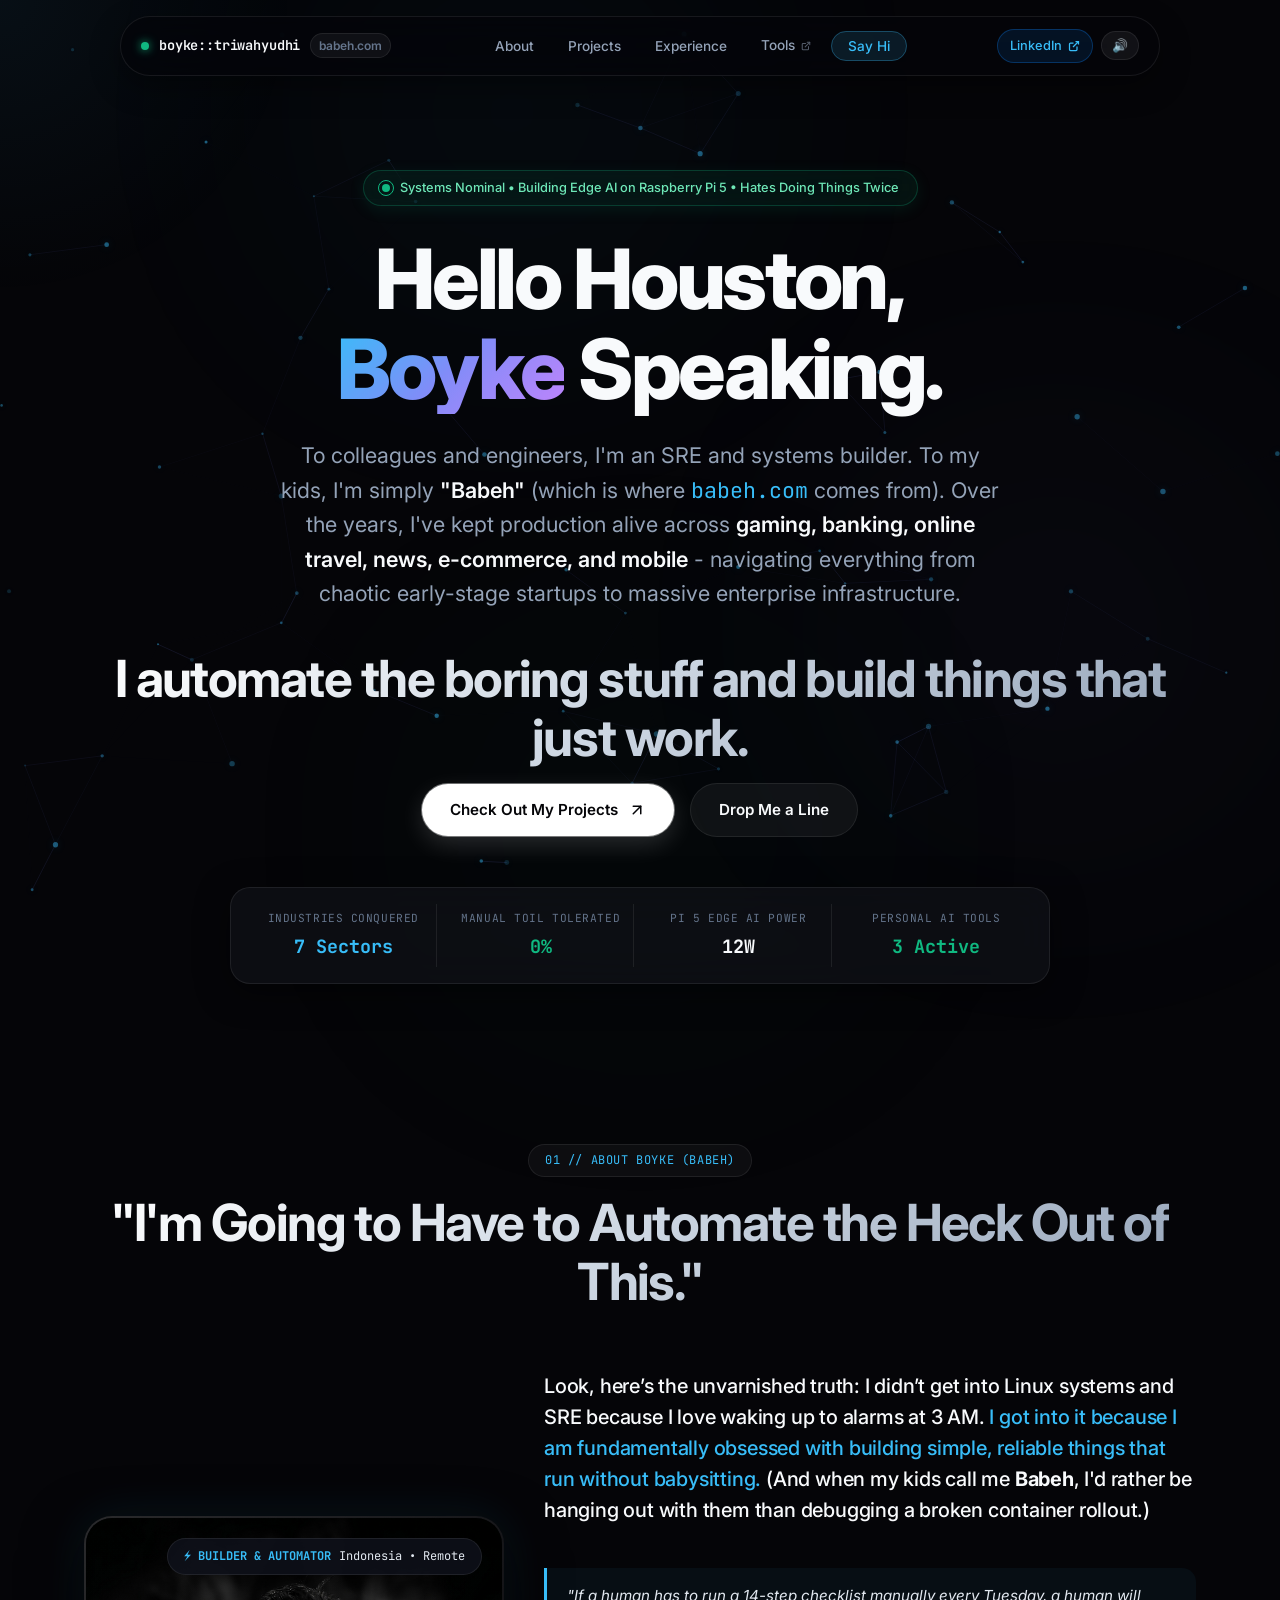
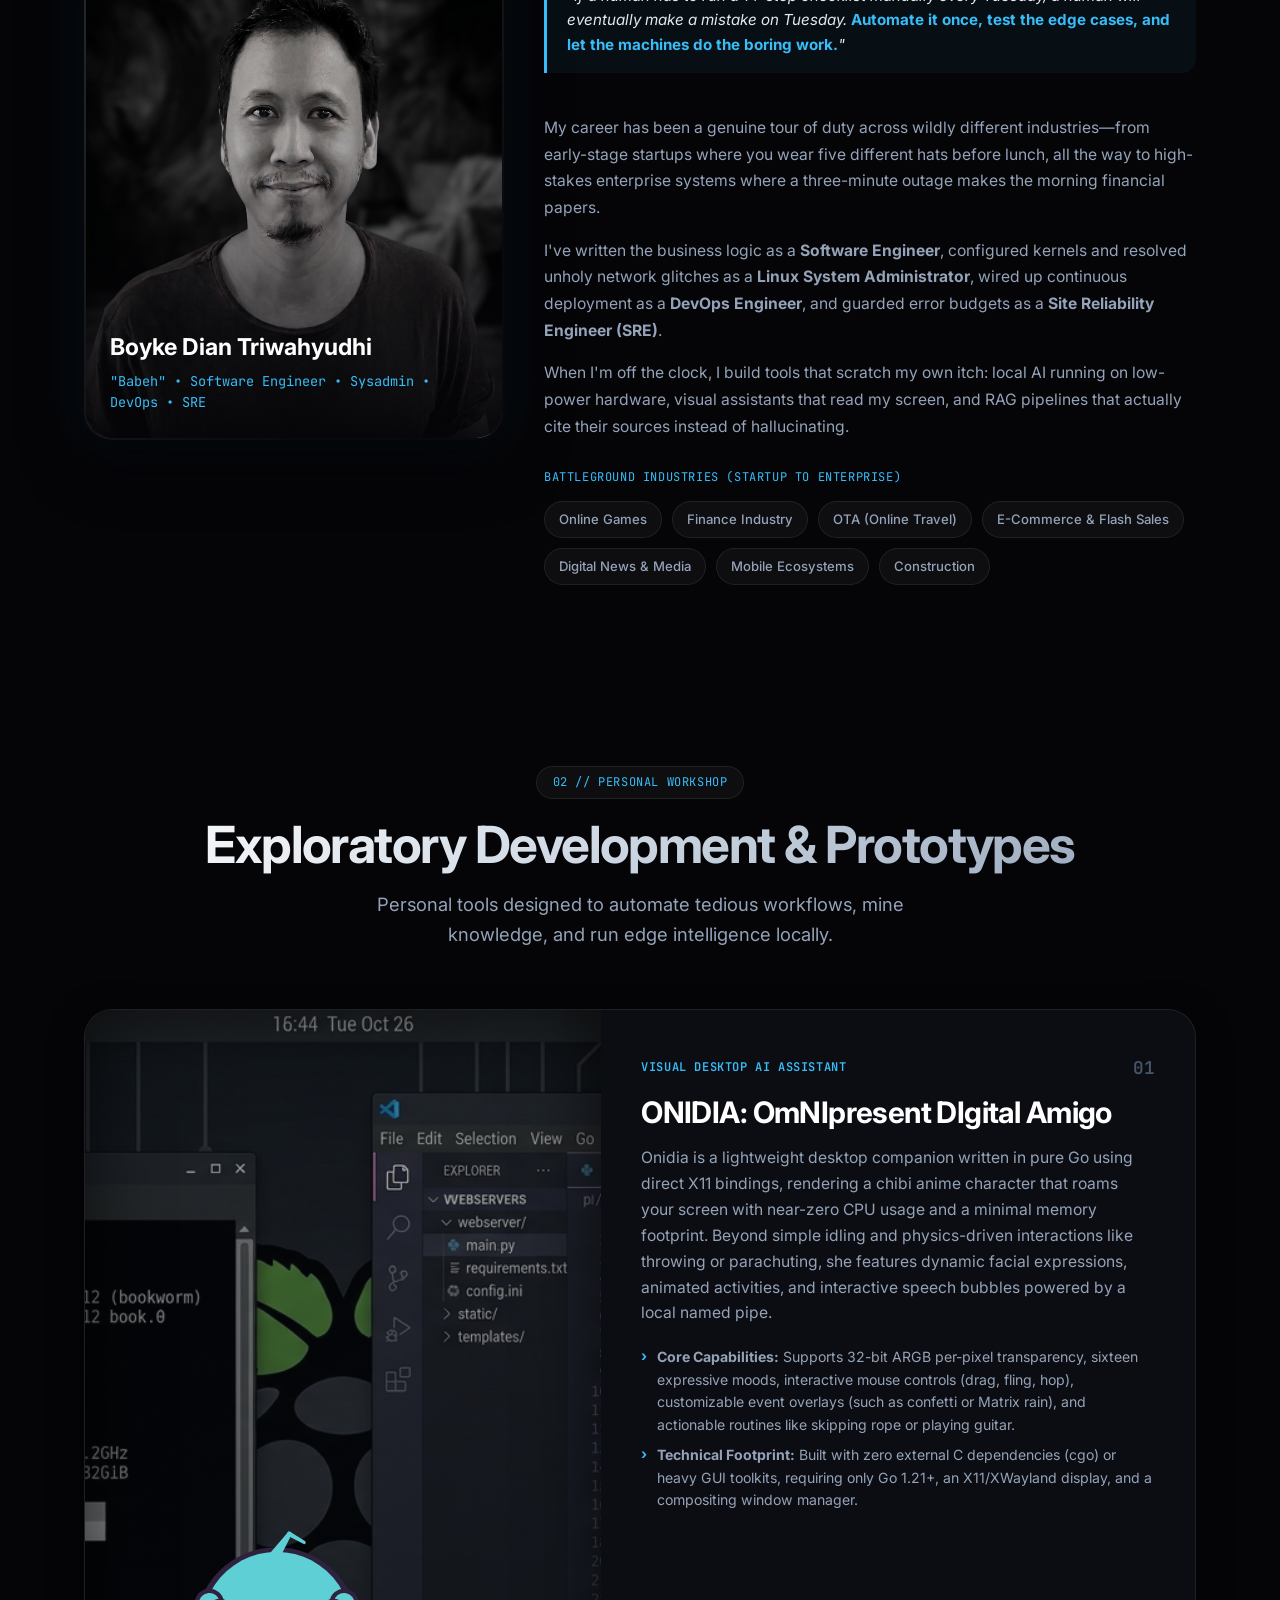
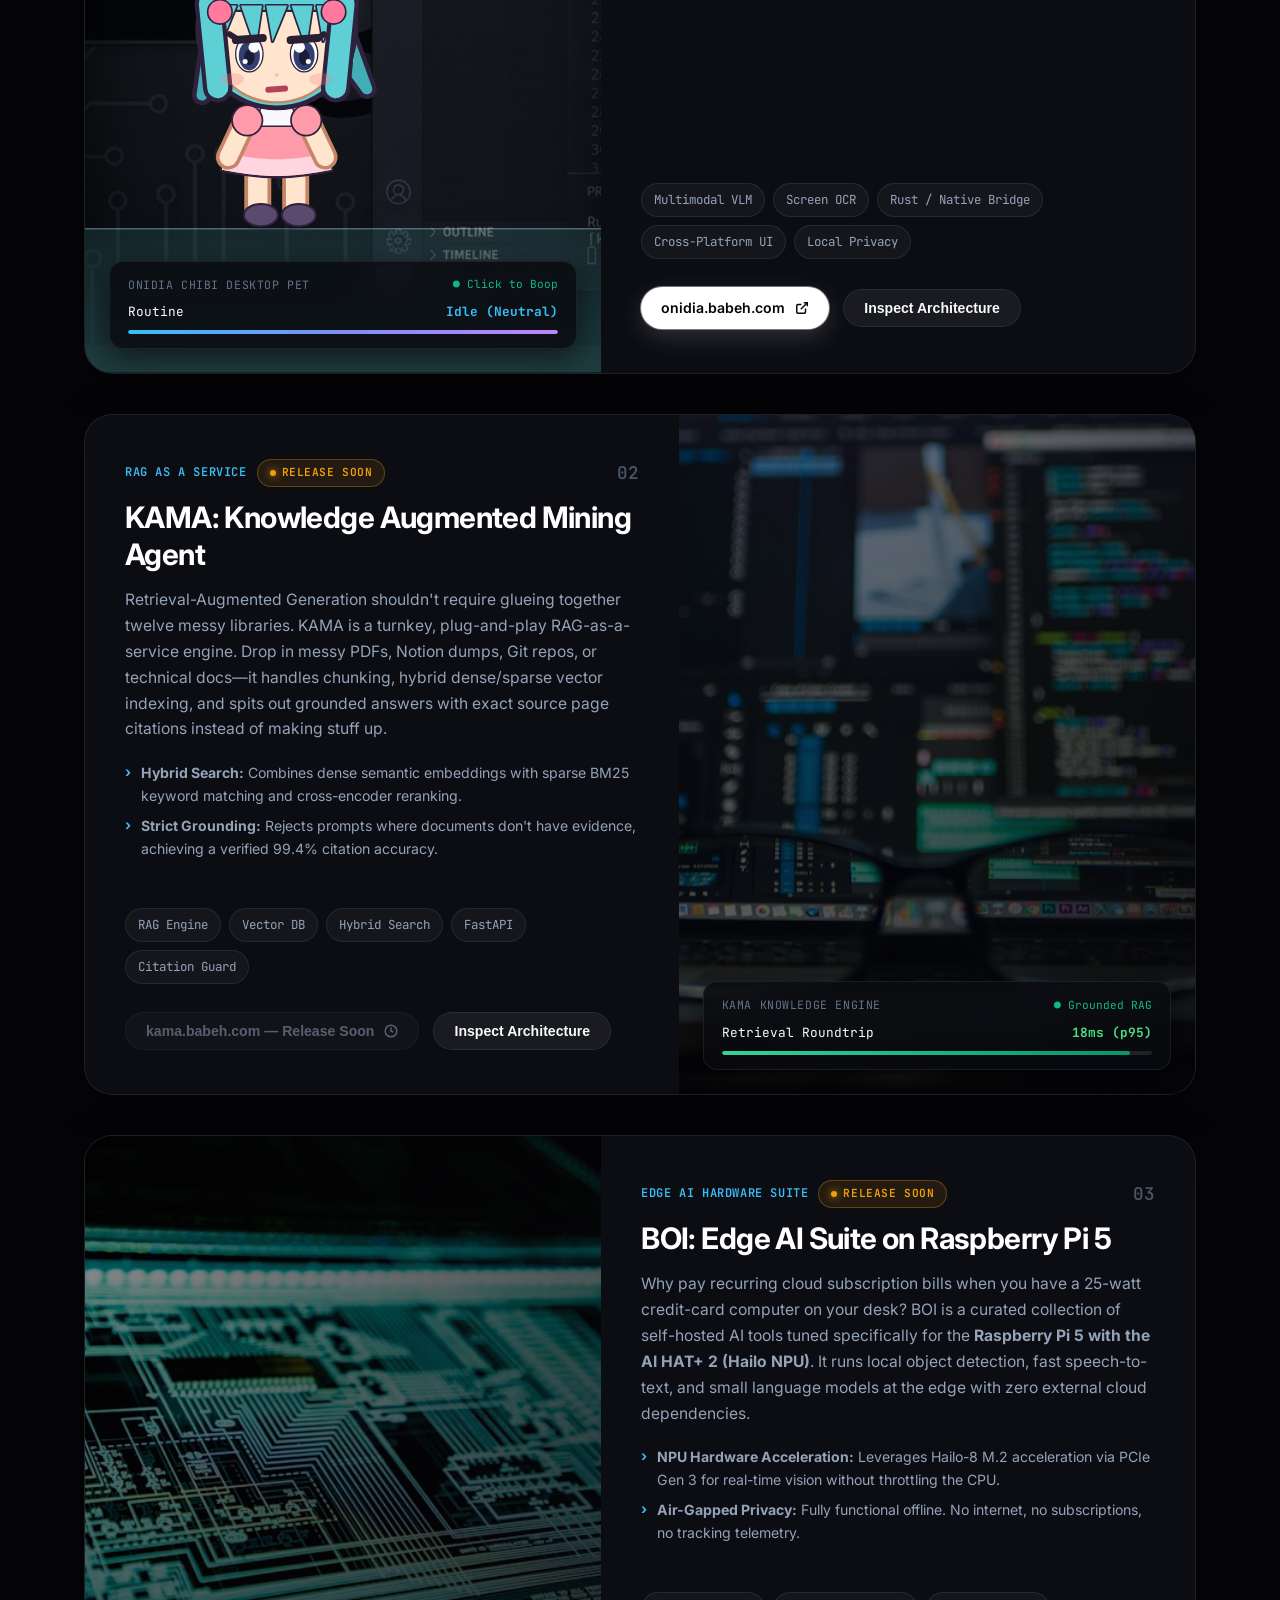
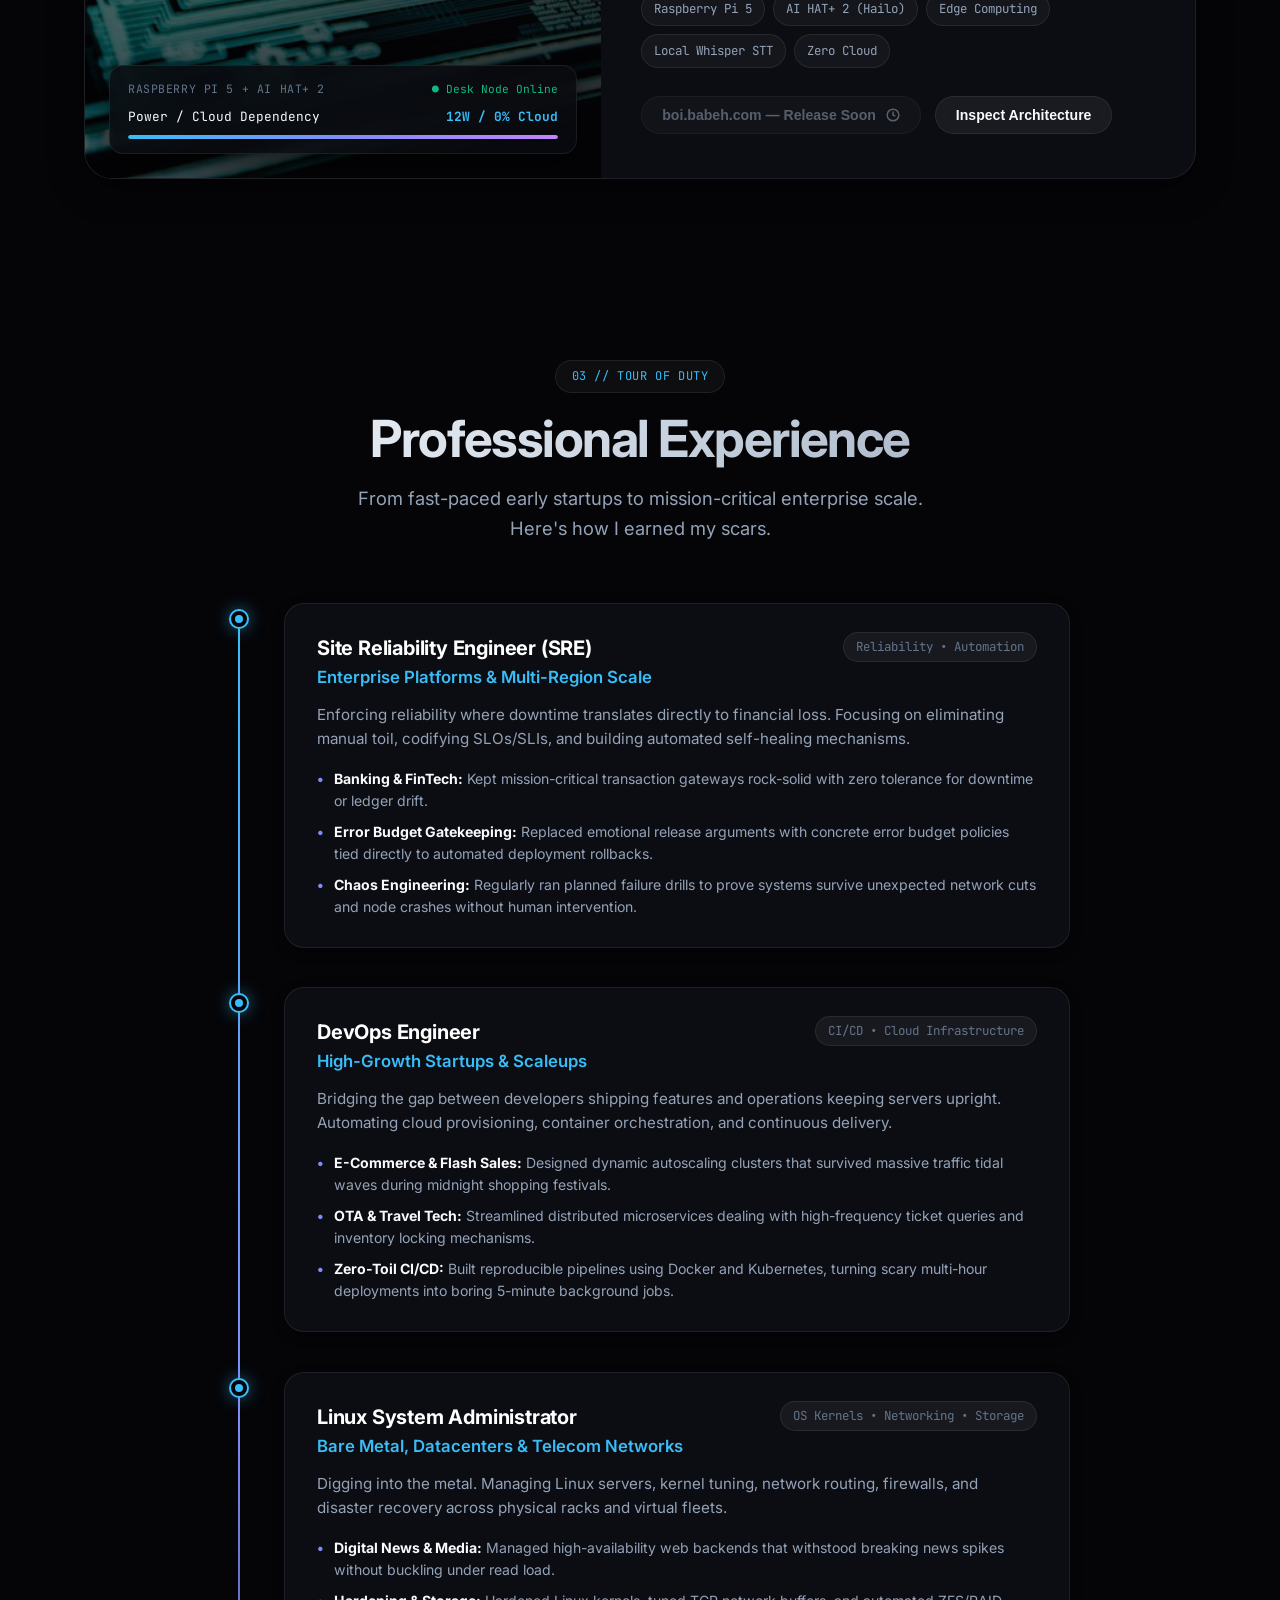
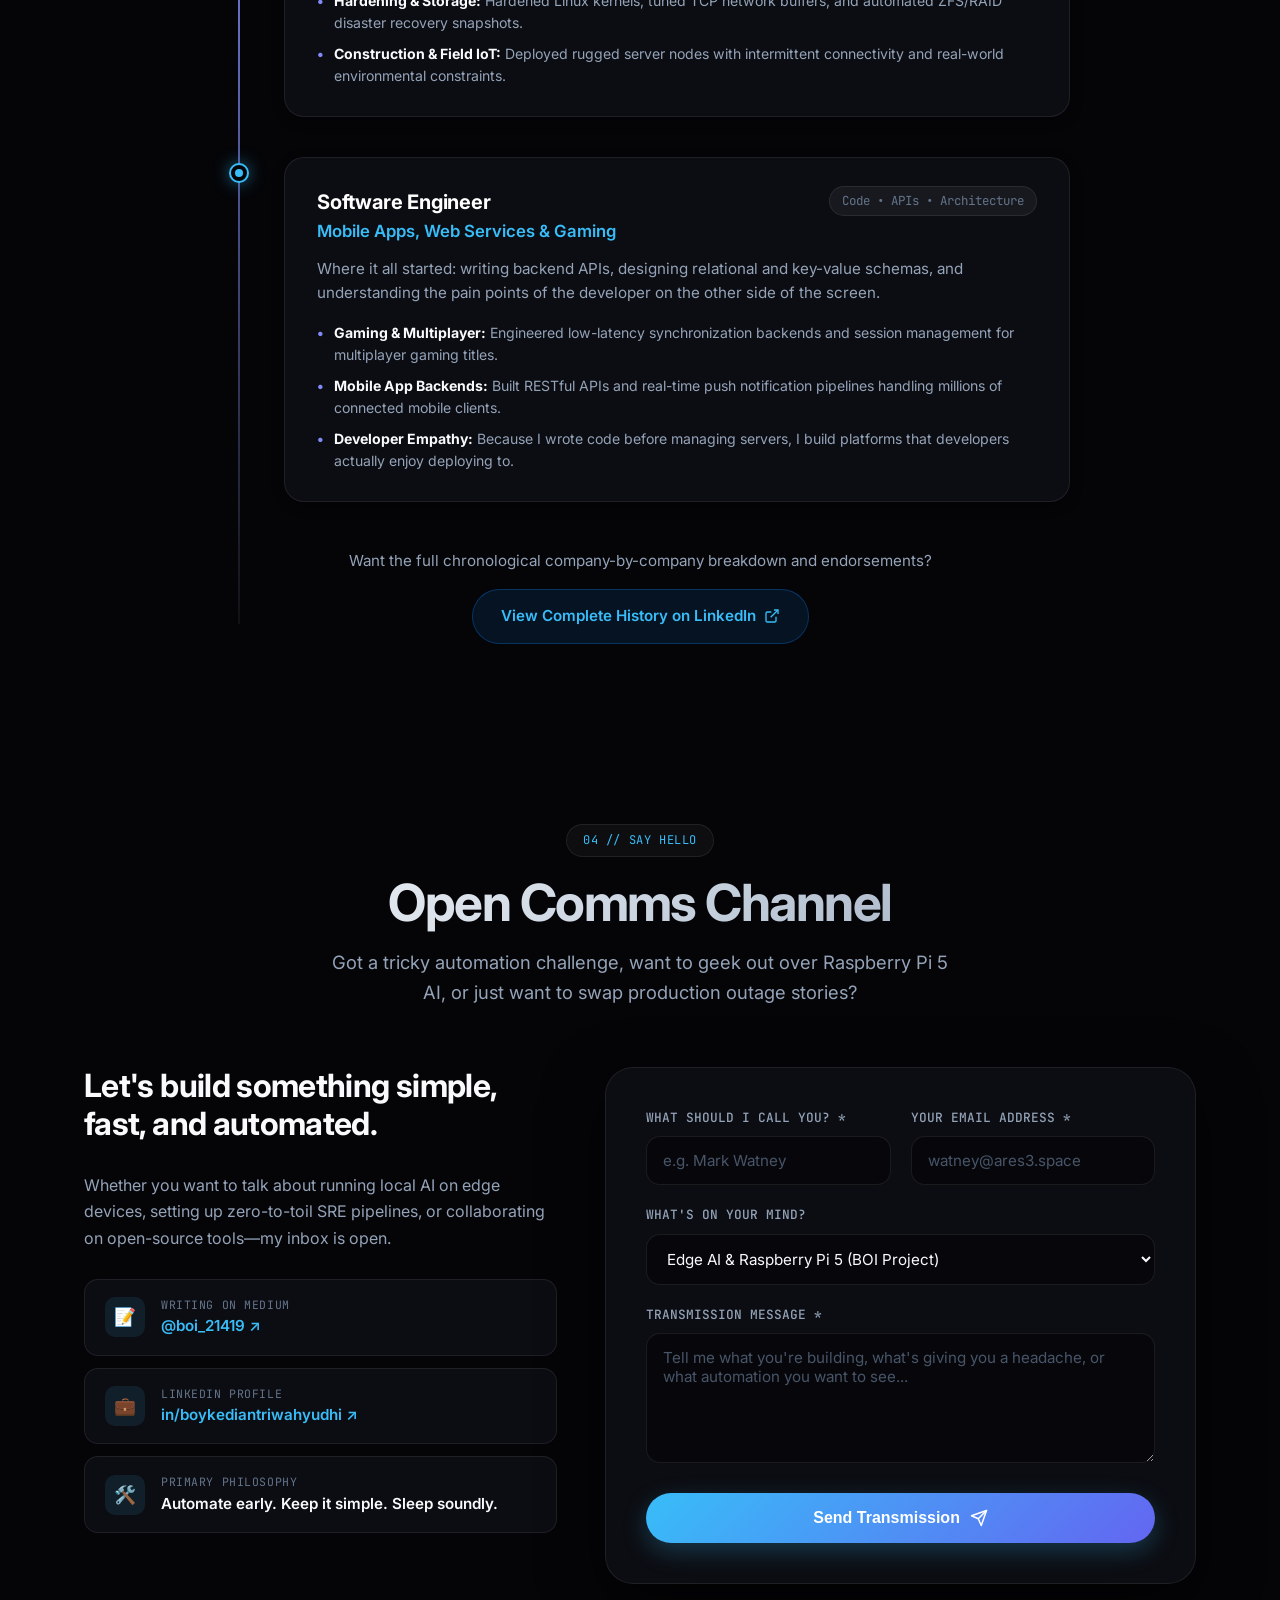
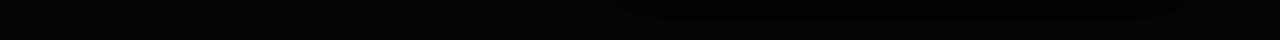
==== commit 0b16aa1f: "update" ====
--- a/index.html
+++ b/index.html
@@ -367,8 +367,9 @@
           <div class="project-card-inner">
             <div class="project-media-col">
               <div class="project-img-wrapper">
-                <img src="kama-preview-bg.jpg" alt="Developer reading code through glasses — KAMA knowledge mining in action"
-                  class="project-img" loading="lazy">
+                <img src="kama-preview-bg.jpg"
+                  alt="Developer reading code through glasses — KAMA knowledge mining in action" class="project-img"
+                  loading="lazy">
                 <div class="project-img-overlay"></div>
                 <!-- Interactive HUD -->
                 <div class="project-floating-hud">
@@ -452,8 +453,9 @@
           <div class="project-card-inner">
             <div class="project-media-col">
               <div class="project-img-wrapper">
-                <img src="boi-preview-bg.jpg" alt="Illuminated circuit board close-up — BOI edge AI hardware running locally"
-                  class="project-img" loading="lazy">
+                <img src="boi-preview-bg.jpg"
+                  alt="Illuminated circuit board close-up — BOI edge AI hardware running locally" class="project-img"
+                  loading="lazy">
                 <div class="project-img-overlay"></div>
                 <!-- Interactive HUD -->
                 <div class="project-floating-hud">
@@ -749,8 +751,8 @@
               <div class="meta-icon">📝</div>
               <div class="meta-text-group">
                 <span class="meta-label">Writing On Medium</span>
-                <a href="https://medium.com/@boi_21419" target="_blank" rel="noopener noreferrer"
-                  class="meta-val" style="color: var(--accent-cyan);">
+                <a href="https://medium.com/@boi_21419" target="_blank" rel="noopener noreferrer" class="meta-val"
+                  style="color: var(--accent-cyan);">
                   @boi_21419 &nearr;
                 </a>
               </div>
@@ -826,7 +828,7 @@
               </div>
 
               <button type="submit" id="submit-btn" class="btn-submit">
-                <span>Send Transmission 🚀</span>
+                <span>Send Transmission</span>
                 <svg width="18" height="18" viewBox="0 0 24 24" fill="none" stroke="currentColor" stroke-width="2"
                   stroke-linecap="round" stroke-linejoin="round">
                   <line x1="22" y1="2" x2="11" y2="13"></line>
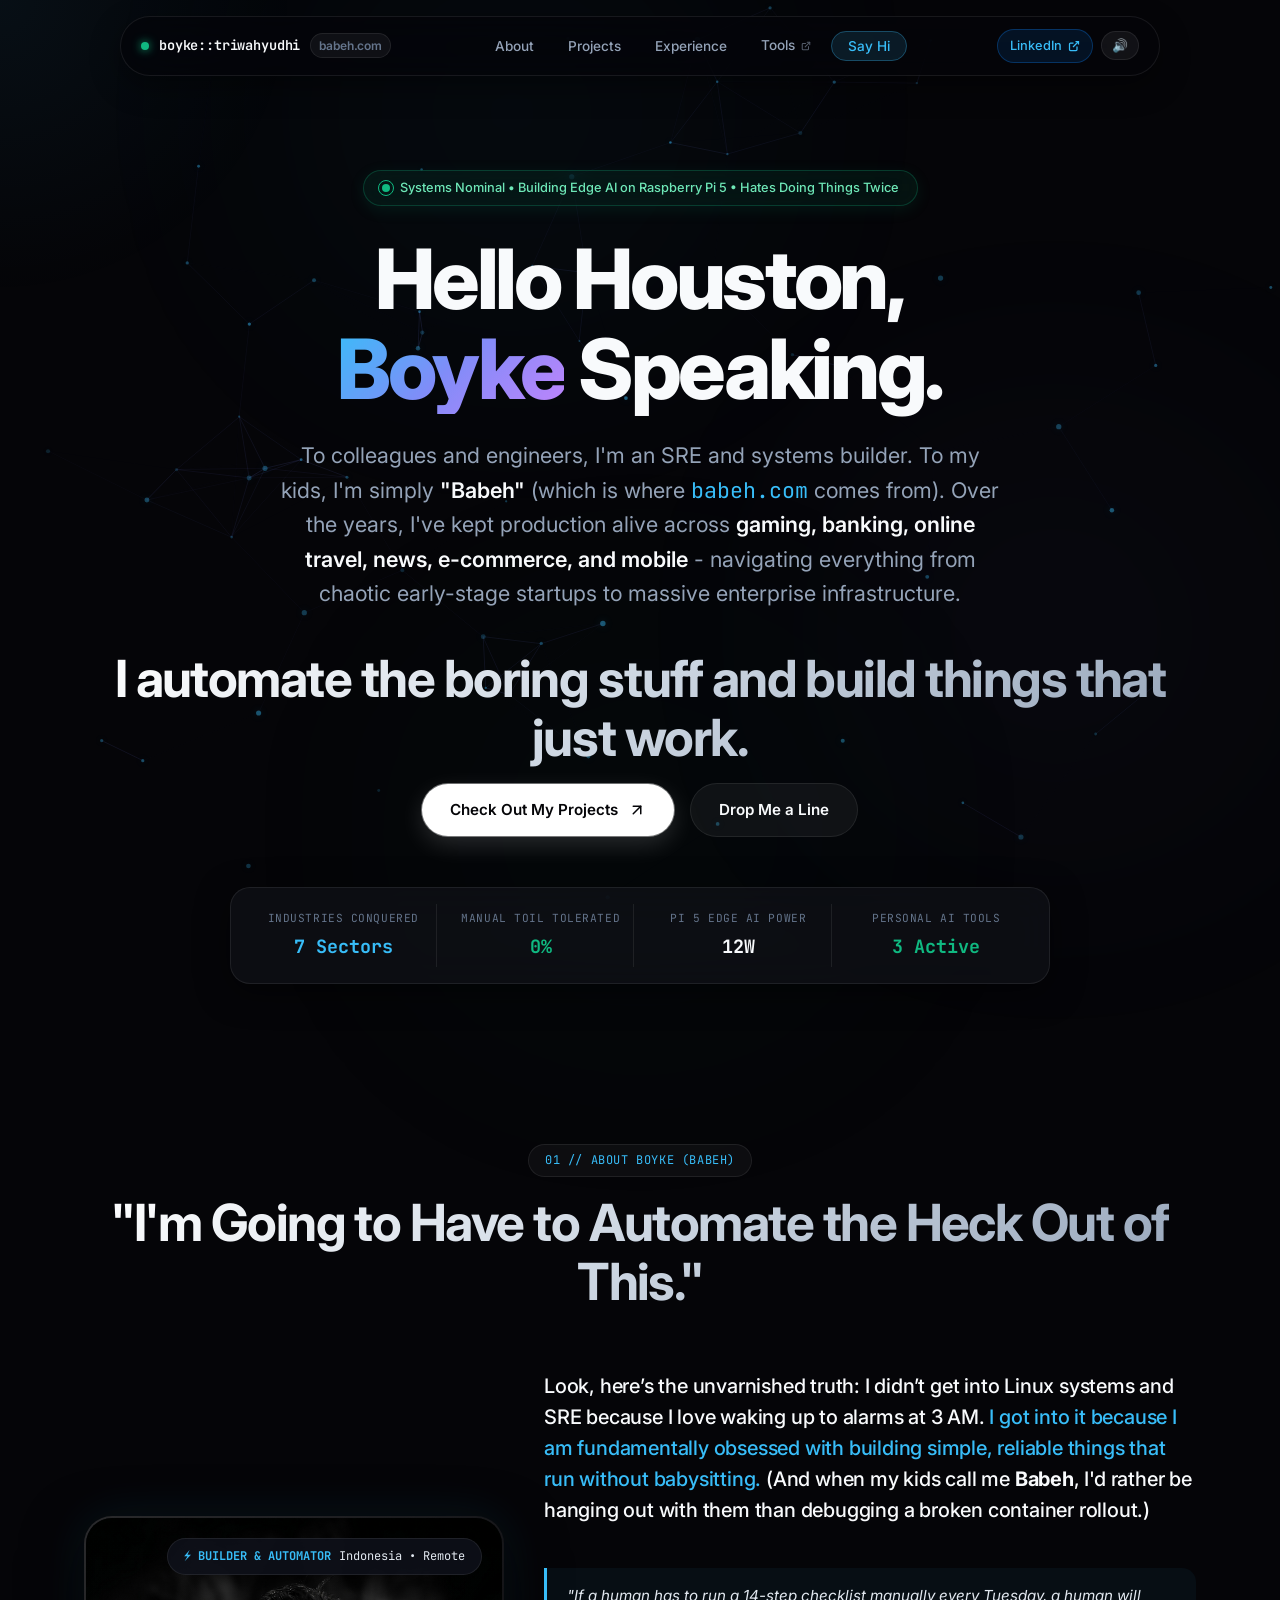
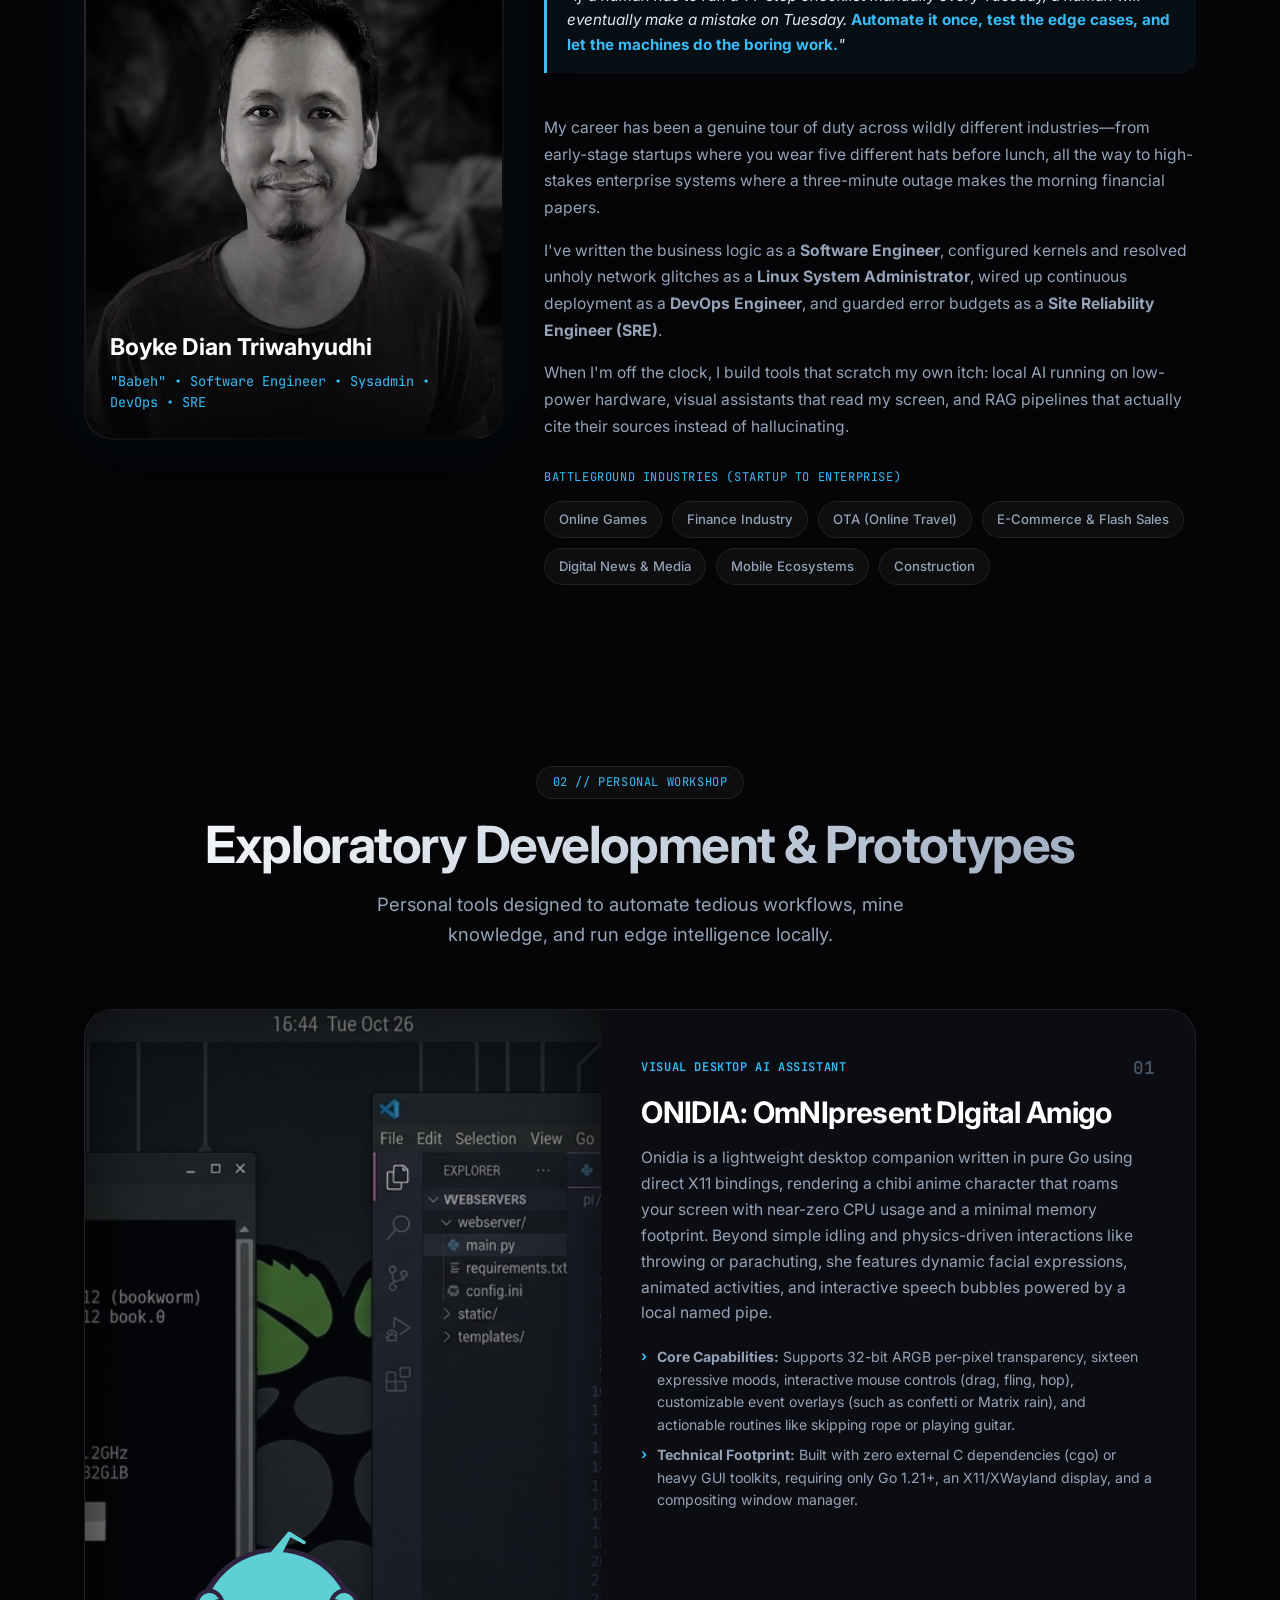
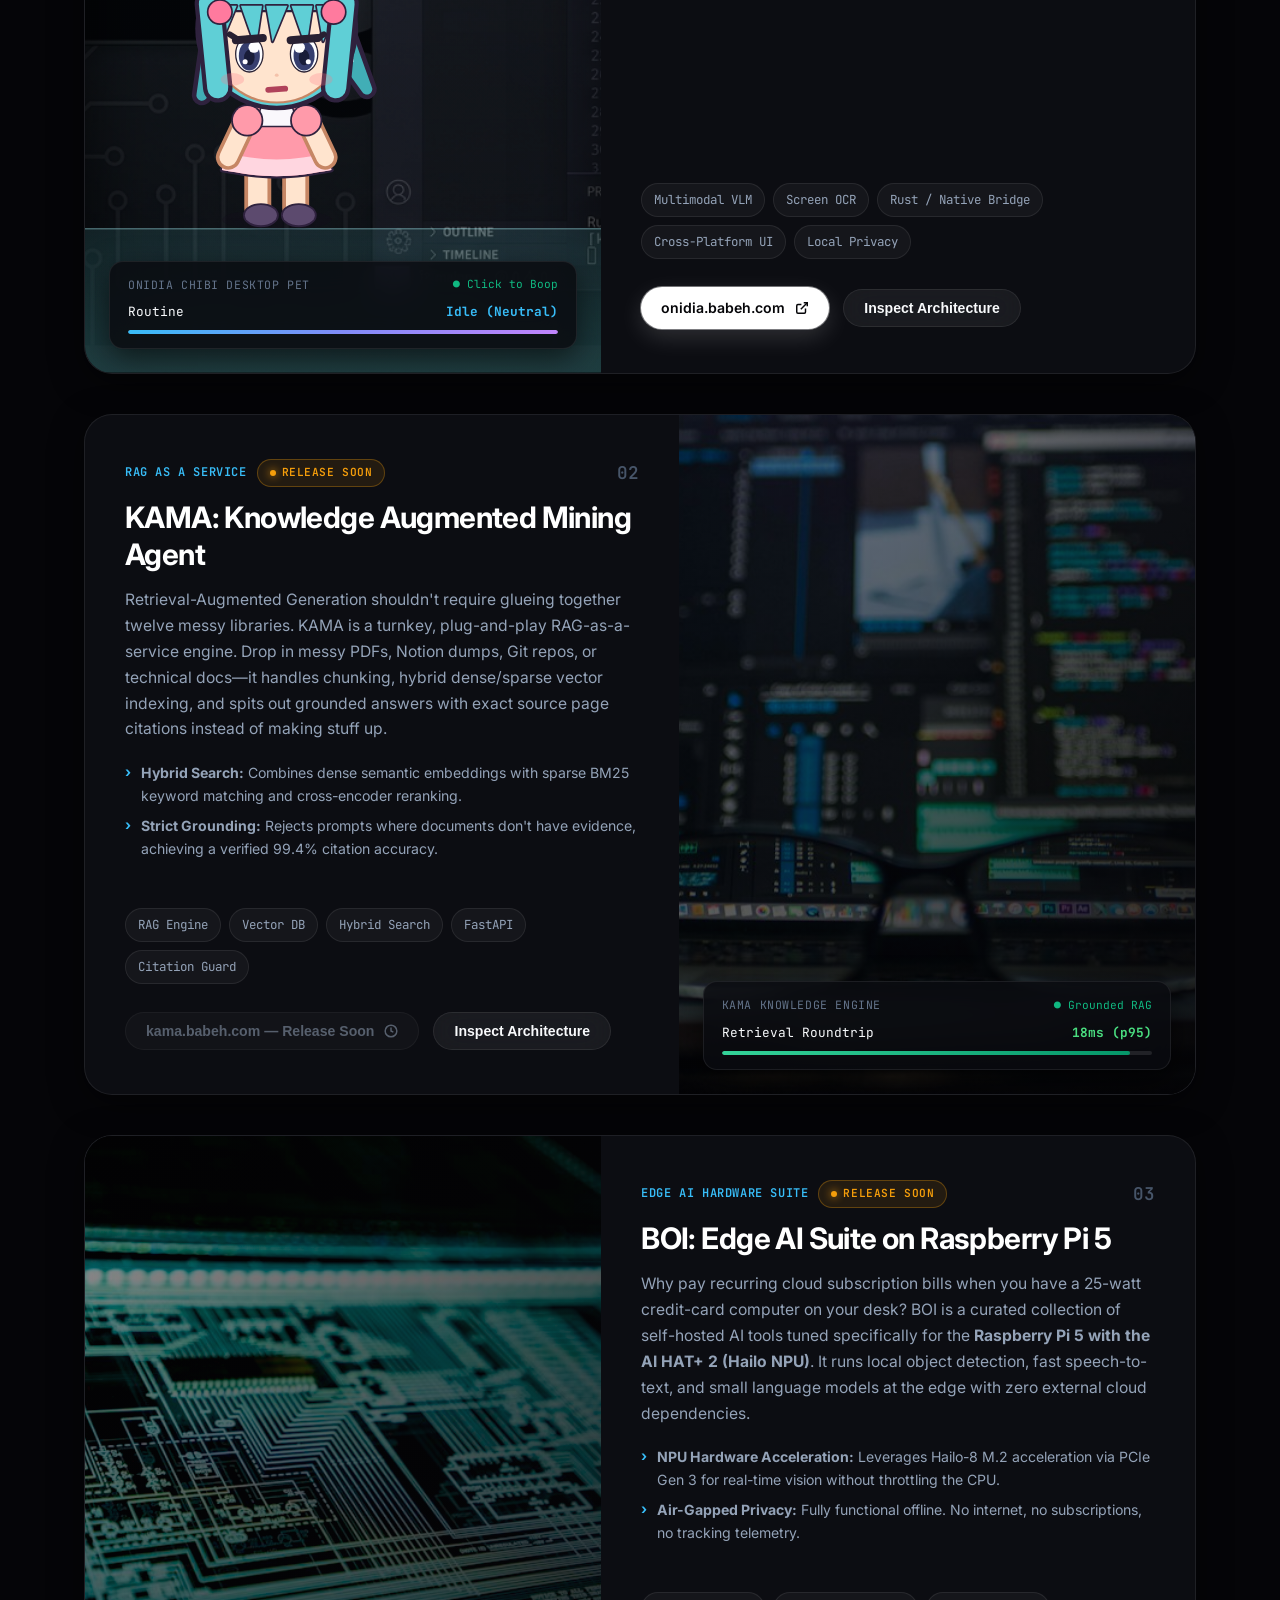
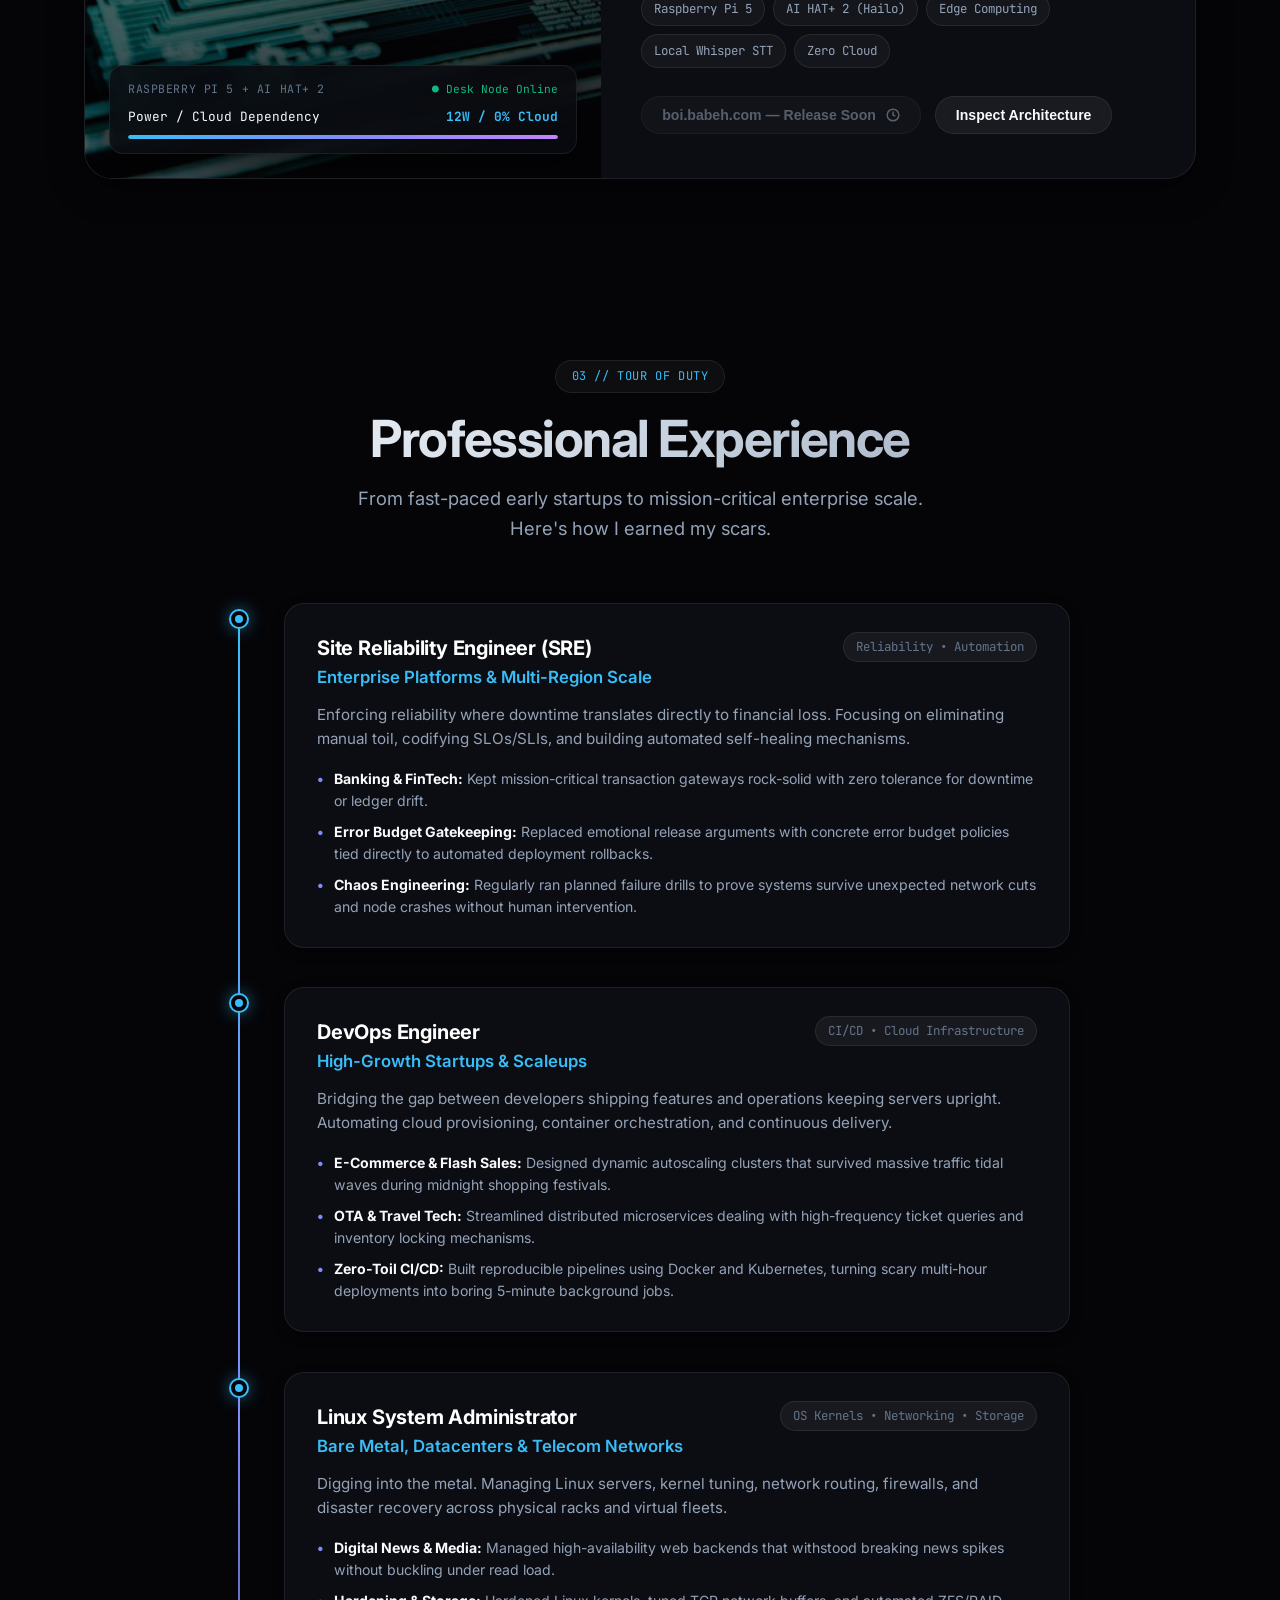
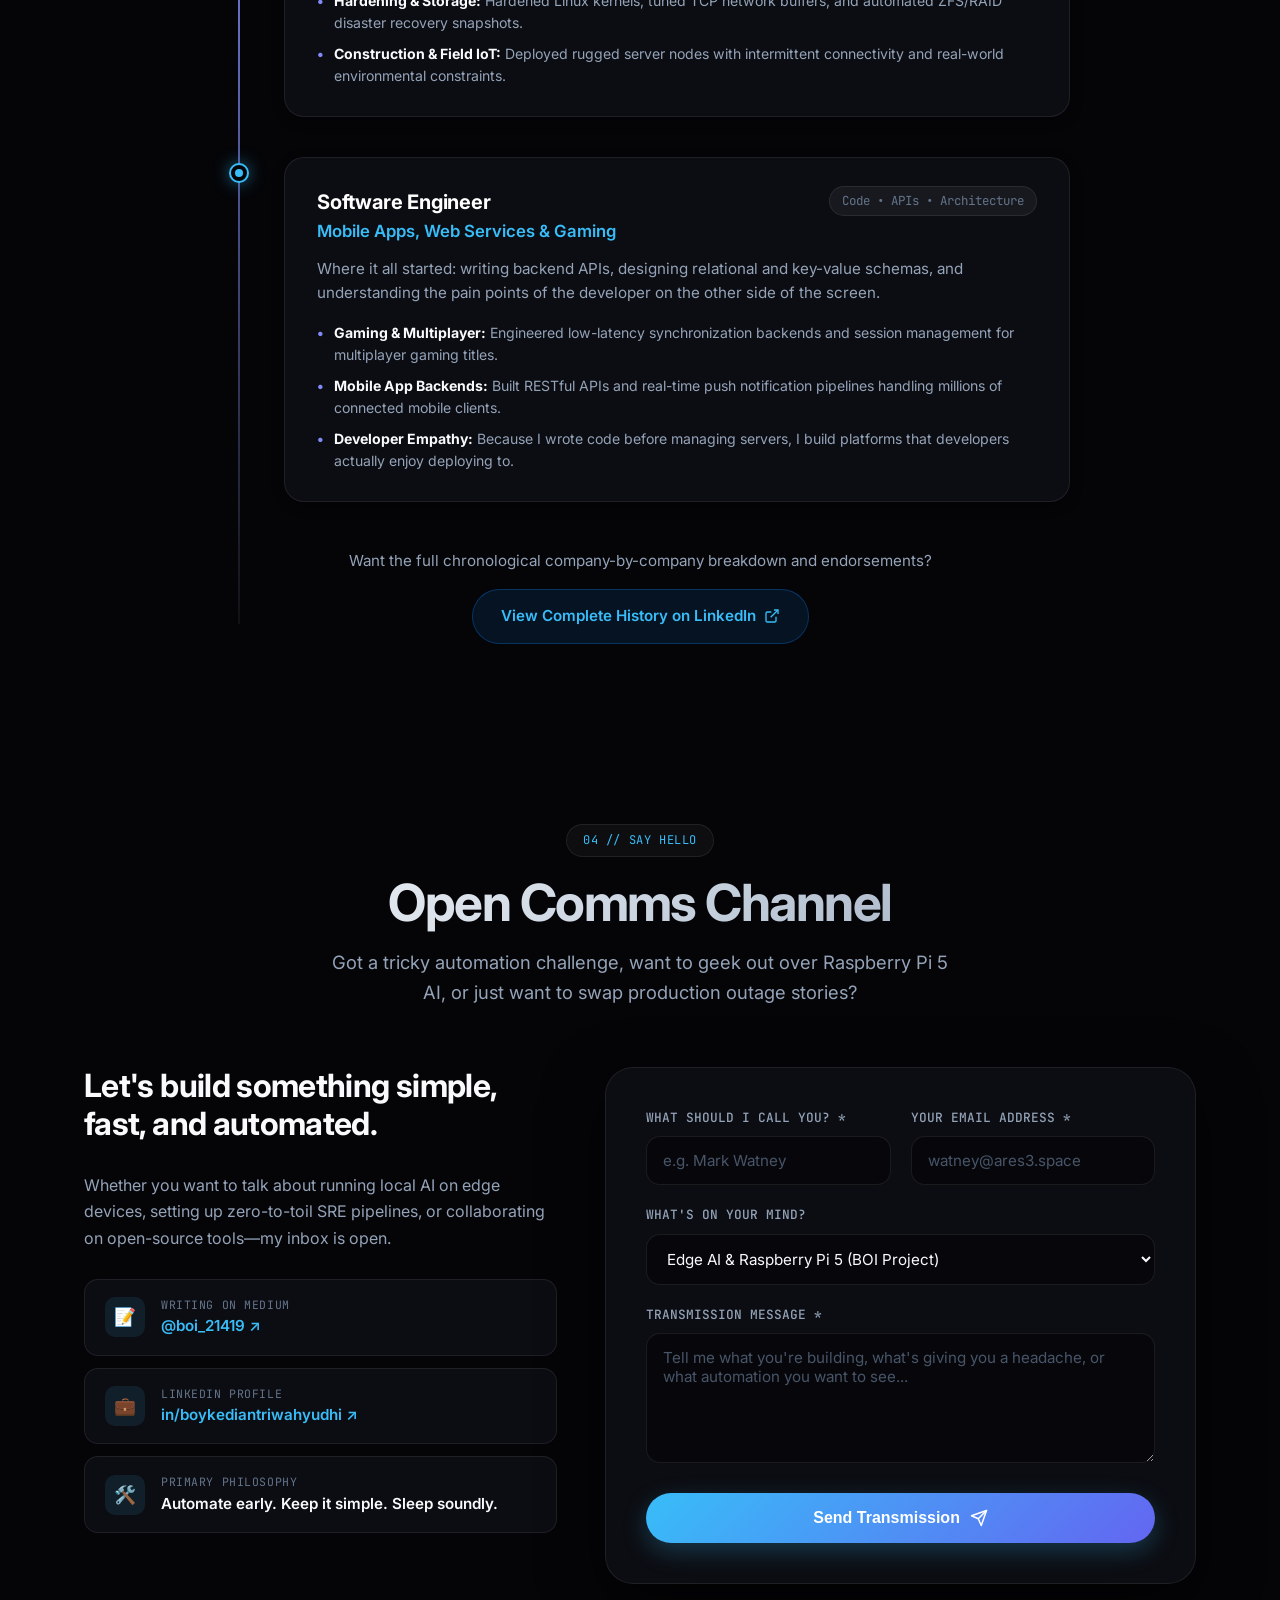
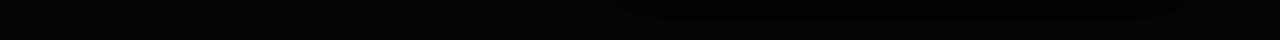
==== commit d1845bfb: "add ga tags" ====
--- a/index.html
+++ b/index.html
@@ -4,6 +4,12 @@
 <head>
   <meta charset="UTF-8">
   <meta name="viewport" content="width=device-width, initial-scale=1.0">
+  <script async src="https://www.googletagmanager.com/gtm.js?id=GTM-T2ZSP4BQ"></script>
+  <script>
+    window.dataLayer = window.dataLayer || [];
+    function gtag(){dataLayer.push(arguments);}
+    gtag('js', new Date());
+  </script>
   <title>Boyke Dian Triwahyudhi — SRE, DevOps & Edge AI Builder</title>
   <meta name="description"
     content="Personal space of Boyke Dian Triwahyudhi (Babeh). SRE, DevOps, and builder obsessed with simple architecture, relentless automation, and running AI models on Raspberry Pi 5.">
